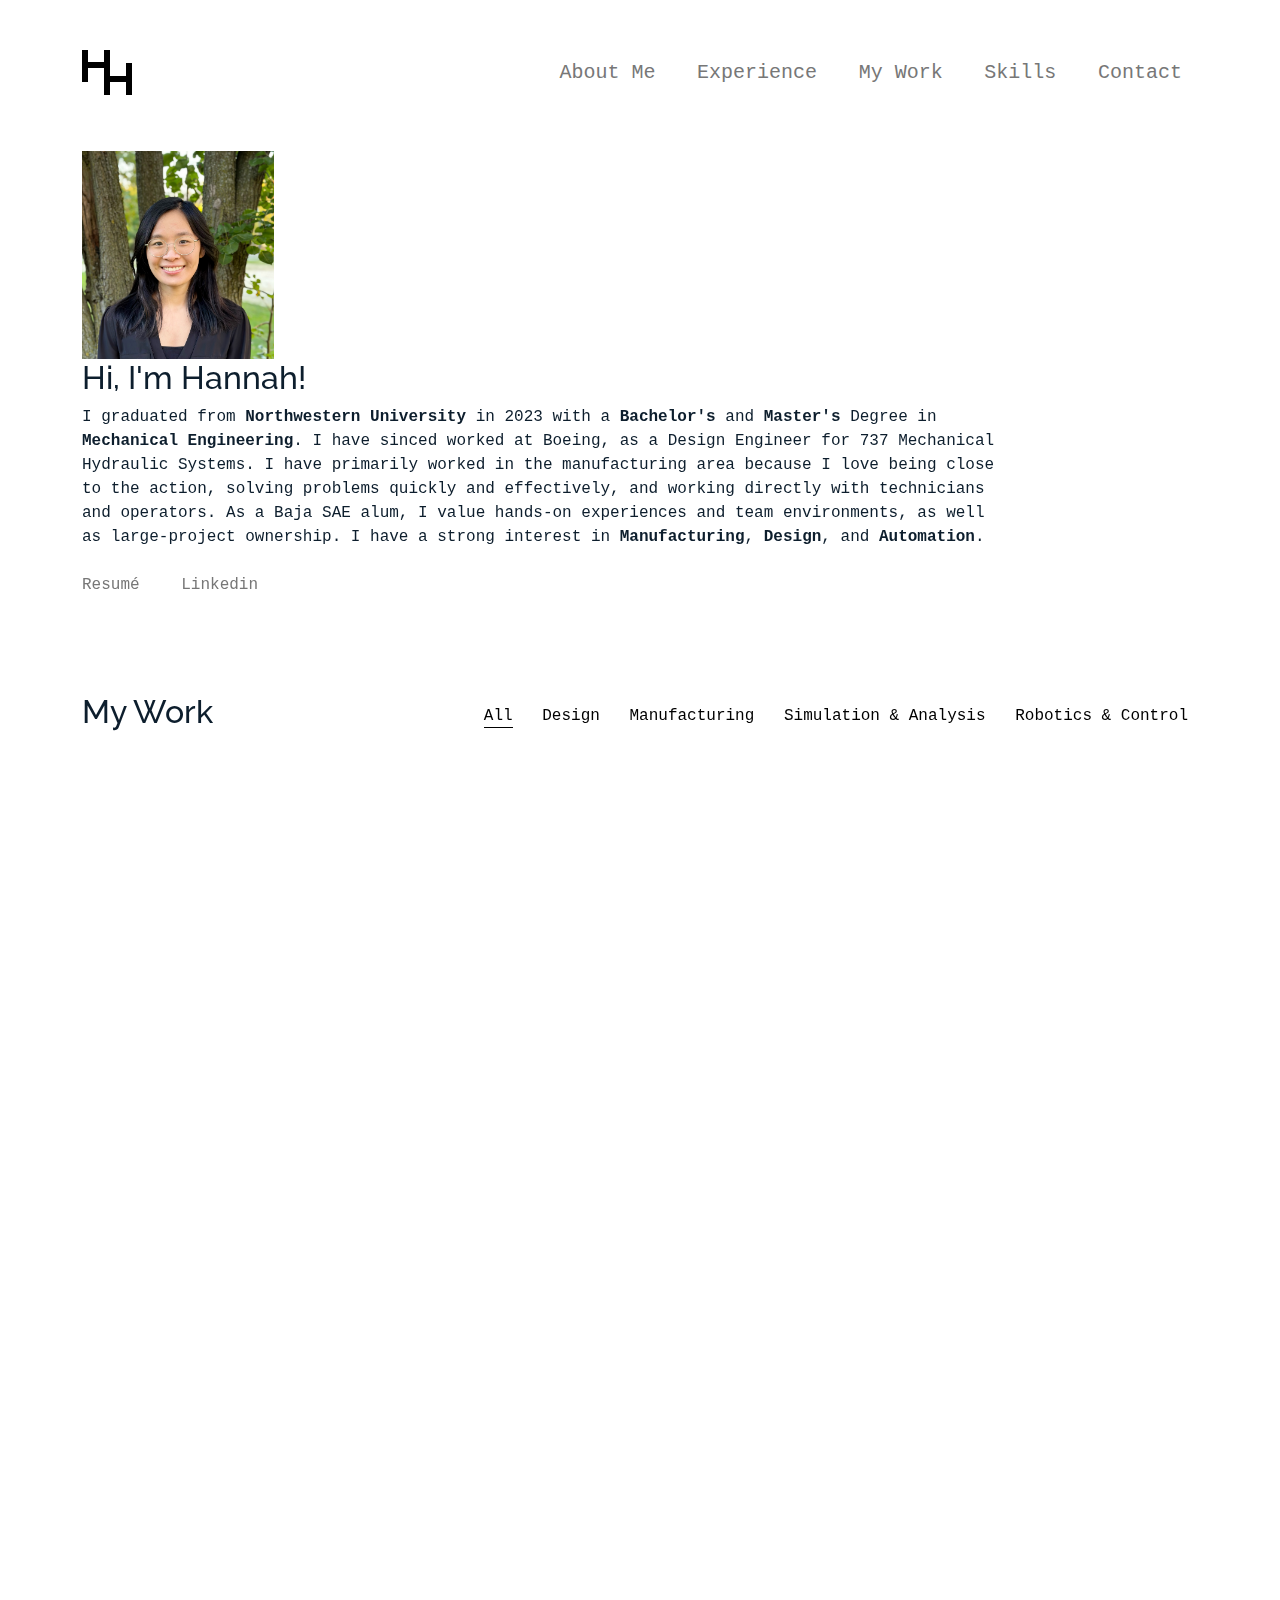
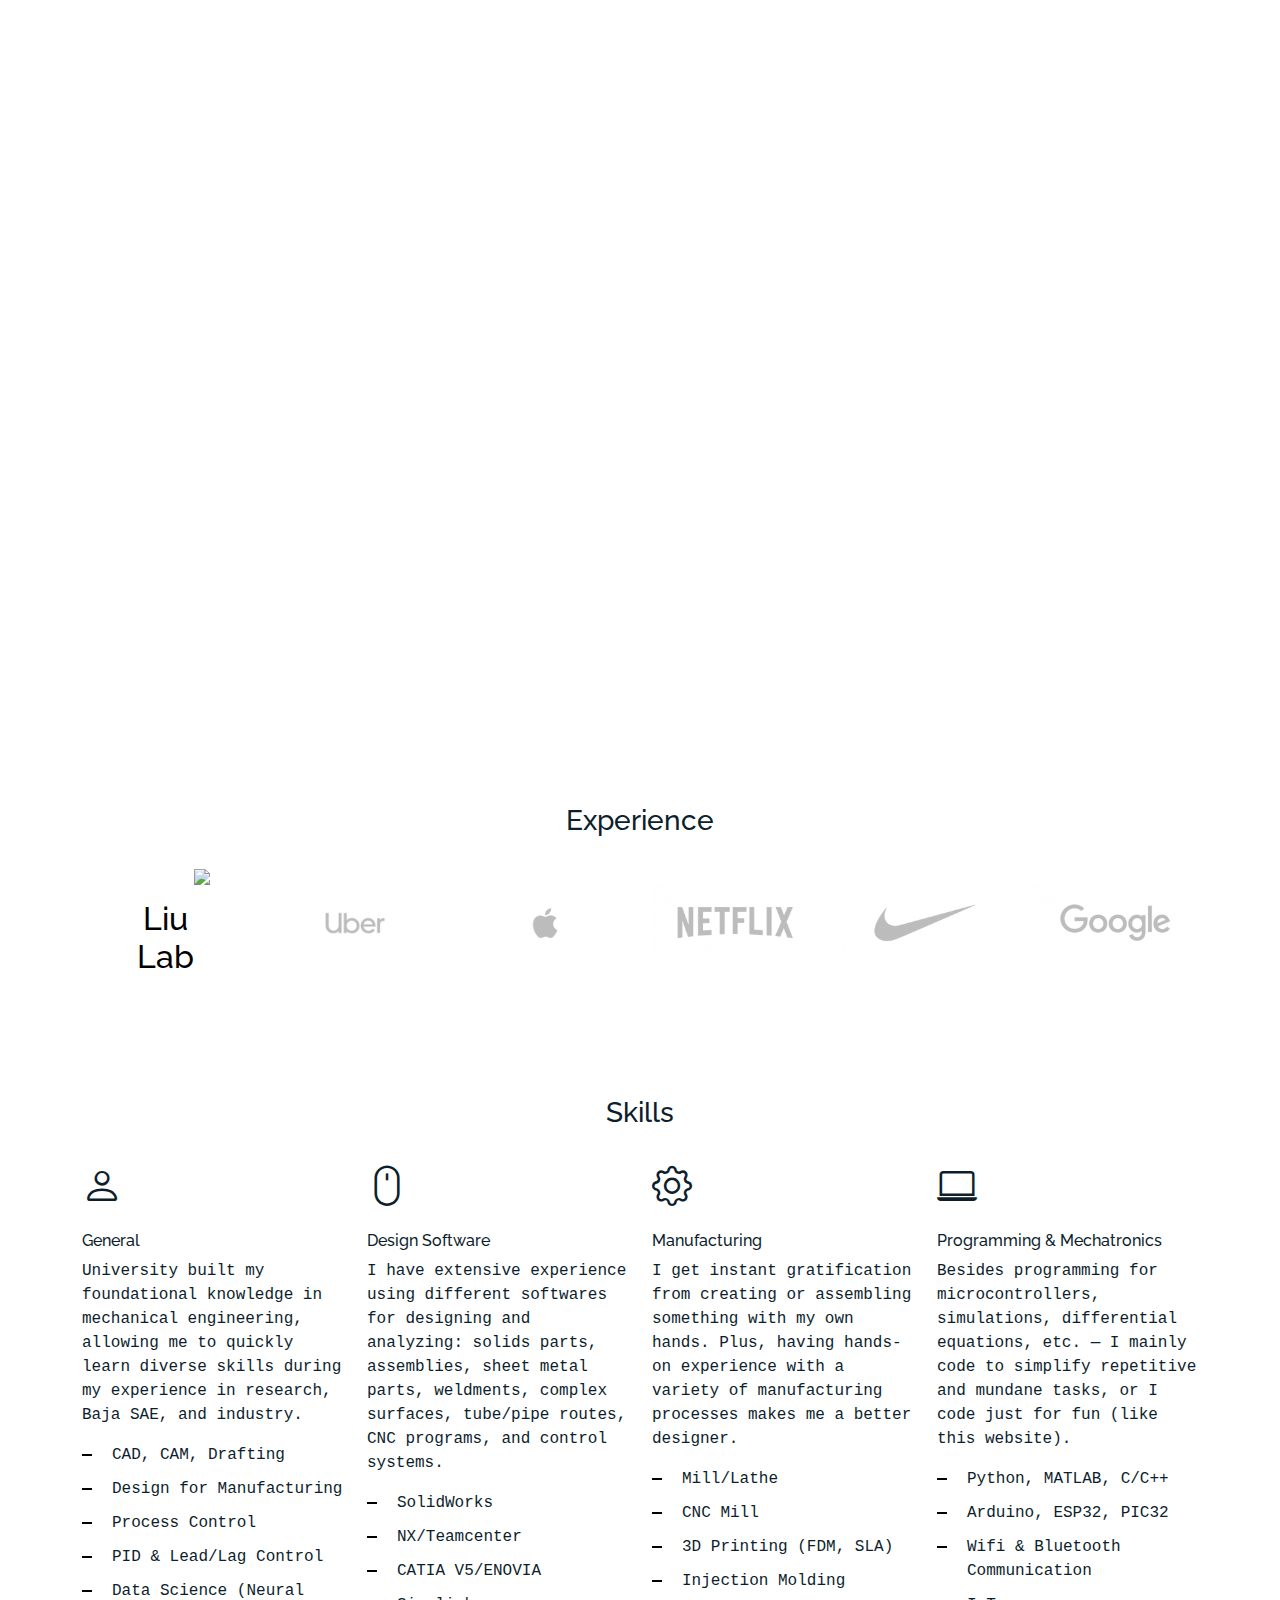
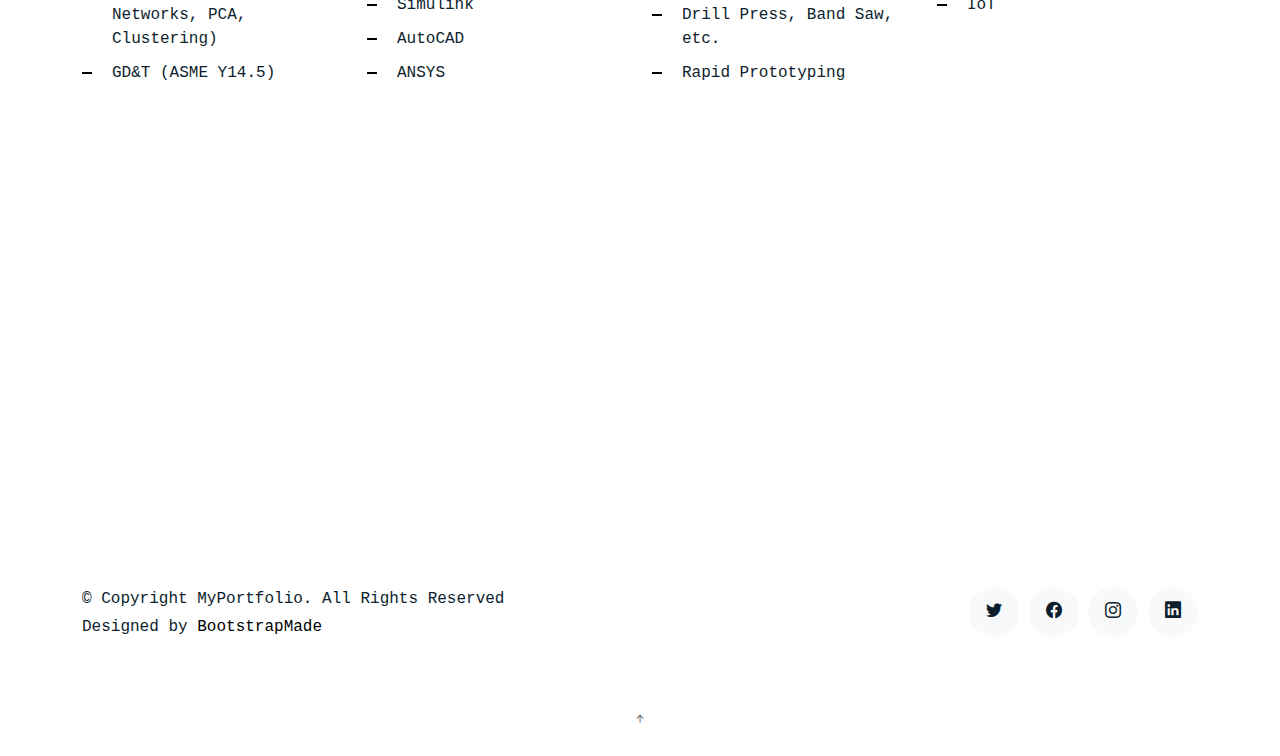
==== index.html @ 097385f2 "Initialize" ====
<!DOCTYPE html>
<html lang="en">

<head>
  <meta charset="utf-8">
  <meta content="width=device-width, initial-scale=1.0" name="viewport">

  <title>Hannah Huang's Portfolio</title>
  <meta content="" name="description">
  <meta content="" name="keywords">

  <!-- Favicons -->
  <link href="assets/img/favicon.png" rel="icon">
  <link href="assets/img/apple-touch-icon.png" rel="apple-touch-icon">

  <!-- Google Fonts -->
  <link href="https://fonts.googleapis.com/css?family=https://fonts.googleapis.com/css?family=Inconsolata:400,500,600,700|Raleway:400,400i,500,500i,600,600i,700,700i" rel="stylesheet">

  <!-- Vendor CSS Files -->
  <link href="assets/vendor/aos/aos.css" rel="stylesheet">
  <link href="assets/vendor/bootstrap/css/bootstrap.min.css" rel="stylesheet">
  <link href="assets/vendor/bootstrap-icons/bootstrap-icons.css" rel="stylesheet">
  <link href="assets/vendor/swiper/swiper-bundle.min.css" rel="stylesheet">

  <!-- Template Main CSS File -->
  <link href="assets/css/style.css" rel="stylesheet">

  <!-- =======================================================
  * Template Name: MyPortfolio - v4.6.0
  * Template URL: https://bootstrapmade.com/myportfolio-bootstrap-portfolio-website-template/
  * Author: BootstrapMade.com
  * License: https://bootstrapmade.com/license/
  ======================================================== -->
</head>

<body>

  <!-- ======= Navbar ======= -->
  <nav class="navbar navbar-light custom-navbar">
    <div class="container">
      <div>
        <a class="navbar-brand" href="index.html"><img src="assets/img/logo.png"></a>
      </div>
      <div class="navbar-links">
        <a href="#">About Me</a>
        <a href="#">Experience</a>
        <a href="#">My Work</a>
        <a href="#">Skills</a>
        <a href="#">Contact</a>
      </div>
    </div>
  </nav>

  <main id="main">
    <!-- ======= Intro Section ======= -->
    <section class="section site-portfolio">
      <div class="container">
        <div class="row" data-aos="fade-up">
          <div class="col">
            <img class="profile" src="assets/img/profile.png">
          </div>
          <div class="col-10">
            <h2>Hi, I'm Hannah!</h2>
          <p class="mb-0">I graduated from <b>Northwestern University</b> in 2023 with a <b>Bachelor's</b> 
            and <b>Master's</b> Degree in <b>Mechanical Engineering</b>. I have sinced worked at Boeing, as a 
            Design Engineer for 737 Mechanical Hydraulic Systems. I have primarily worked in the manufacturing area because 
            I love being close to the action, solving problems quickly and effectively, and working directly with technicians and 
            operators. As a Baja SAE alum, I value hands-on experiences and team environments, as well as large-project ownership.
            I have a strong interest in <b>Manufacturing</b>, <b>Design</b>, and <b>Automation</b>.</p>
            <br>
            <div class="intro-links">
              <a href="#">Resumé</a>
              <a href="#">Linkedin</a>
            </div>
          </div>
        </div>
      </div>
    </section>
    <!-- ======= Experience Section ======= -->
    <!-- <section>
      <div class="row" data-aos="fade-up" data-aos-delay="100">
        <img class="timeline" src="assets/img/timeline.bmp">
      </div>
    </section> -->
    <!-- End  Experience Section -->

    
    <!-- ======= Works Section ======= -->
    <section class="section site-portfolio">
      <div class="container">
        <div class="row mb-5 align-items-center">
          <div class="col-md-6 col-lg-3 mb-4 mb-lg-0" data-aos="fade-up">
            <h2>My Work</h2>
          </div>
          <div class="col-md-12 col-lg-9 text-start text-lg-end" data-aos="fade-up" data-aos-delay="100">
            <div id="filters" class="filters">
              <a href="#" data-filter="*" class="active">All</a>
              <a href="#" data-filter=".design">Design</a>
              <a href="#" data-filter=".manufacturing">Manufacturing</a>
              <a href="#" data-filter=".analysis">Simulation & Analysis</a>
              <a href="#" data-filter=".control">Robotics & Control</a>
            </div>
          </div>
        </div>
        <div id="portfolio-grid" class="row no-gutter" data-aos="fade-up" data-aos-delay="200">
          <div class="item design analysis col-sm-6 col-md-4 col-lg-4 mb-4">
            <a href="work-single.html" class="item-wrap fancybox">
              <div class="work-info">
                <h3>Baja SAE Chassis</h3>
                <span>SolidWorks • FEA • Design For Manufacturing</span>
              </div>
              <img class="img-fluid" src="assets/img/chassis.png">
            </a>
          </div>
          <div class="item control design analysis col-sm-6 col-md-4 col-lg-4 mb-4">
            <a href="work-single.html" class="item-wrap fancybox">
              <div class="work-info">
                <h3>Smart e-Bike</h3>
                <span>PID Control • Mechatronics • IoT</span>
              </div>
              <img class="img-fluid" src="assets/img/ebike.png">
            </a>
          </div>
          <div class="item analysis col-sm-6 col-md-4 col-lg-4 mb-4">
            <a href="https://doi.org/10.1016/j.commatsci.2022.111703" target="_blank" class="item-wrap fancybox">
              <div class="work-info">
                <h3>Composite Materials Research</h3>
                <span>Neural Network • Python • MATLAB</span>
              </div>
              <img class="img-fluid" src="assets/img/neuralnet.png">
            </a>
          </div>
          <div class="item control col-sm-6 col-md-4 col-lg-4 mb-4">
            <a href="work-single.html" class="item-wrap fancybox">
              <div class="work-info">
                <h3>Robotic Simulation</h3>
                <span>Robotic Manipulation • Simulation • CoppeliaSim</span>
              </div>
              <img class="img-fluid" src="assets/img/coppelia.png">
            </a>
          </div>
          <div class="item design manufacturing col-sm-6 col-md-4 col-lg-4 mb-4">
            <a href="work-single.html" class="item-wrap fancybox">
              <div class="work-info">
                <h3>Force Test Assembly</h3>
                <span>Human Design • SolidWorks</span>
              </div>
              <img class="img-fluid" src="assets/img/forcetest.png">
            </a>
          </div>
          <div class="item control col-sm-6 col-md-4 col-lg-4 mb-4">
            <a href="work-single.html" class="item-wrap fancybox">
              <div class="work-info">
                <h3>Motor Control</h3>
                <span>PID Control • Mechatronics • MATLAB</span>
              </div>
              <img class="img-fluid" src="assets/img/motorcontrol.jpg">
            </a>
          </div>
          
          <div class="item analysis col-sm-6 col-md-4 col-lg-4 mb-4">
            <a href="work-single.html" class="item-wrap fancybox">
              <div class="work-info">
                <h3>Jack-Box Simulation</h3>
                <span>Hamiltonian Mechanics • Python</span>
              </div>
              <img class="img-fluid" src="assets/img/jackbox.png">
            </a>
          </div>
          
          <div class="item design manufacturing col-sm-6 col-md-4 col-lg-4 mb-4">
            <a href="work-single.html" class="item-wrap fancybox">
              <div class="work-info">
                <h3>Injection Molded Figurine</h3>
                <span>Injection Molding • CNC • NX CAM</span>
              </div>
              <img class="img-fluid" src="assets/img/injectionmolding.png">
            </a>
          </div>
          
          <div class="item design col-sm-6 col-md-4 col-lg-4 mb-4">
            <a href="work-single.html" class="item-wrap fancybox">
              <div class="work-info">
                <h3>"CroBro" Shoe Modification</h3>
                <span>Human Design</span>
              </div>
              <img class="img-fluid" src="assets/img/crobro.png">
            </a>
          </div>
          <div class="item design manufacturing col-sm-6 col-md-4 col-lg-4 mb-4">
            <a href="work-single.html" class="item-wrap fancybox">
              <div class="work-info">
                <h3>Phone Case</h3>
                <span>SLA 3D Printing • NX</span>
              </div>
              <img class="img-fluid" src="assets/img/phonecase.png">
            </a>
          </div>
          <div class="item manufacturing col-sm-6 col-md-4 col-lg-4 mb-4">
            <a href="work-single.html" class="item-wrap fancybox">
              <div class="work-info">
                <h3>CNC Mountains</h3>
                <span>NX CAM • CNC</span>
              </div>
              <img class="img-fluid" src="assets/img/cncmountains.png">
            </a>
          </div>

          <div class="item design col-sm-6 col-md-4 col-lg-4 mb-4">
            <a href="work-single.html" class="item-wrap fancybox">
              <div class="work-info">
                <h3>Safety Glasses CAD</h3>
                <span>SolidWorks</span>
              </div>
              <img class="img-fluid" src="assets/img/safetyglasses.png">
            </a>
          </div>
        </div>
      </div>
    </section><!-- End  Works Section -->
    <!-- ======= Experience Section ======= -->
    <section class="section">
      <div class="container">
        <div class="row justify-content-center text-center mb-4">
          <div class="col-5">
            <h3 class="h3 heading">Experience</h3>
          </div>
        </div>
        <img class="expImg" src="assets/img/timeline.bmp">
        <div class="row">
          <div class="col-4 col-sm-4 col-md-2">
            <button onclick="showHide('experience1',['experience1','experience2','experience3'])" class="client-logo"><h2>Liu Lab</h2></button>
          </div>
          <div class="col-4 col-sm-4 col-md-2">
            <button onclick="showHide('experience2',['experience1','experience2','experience3'])" class="client-logo"><img src="assets/img/logo-uber.png" alt="Image" class="img-fluid"></button>
          </div>
          <div class="col-4 col-sm-4 col-md-2">
            <button onclick="showHide('experience3',['experience1','experience2','experience3'])" class="client-logo"><img src="assets/img/logo-apple.png" alt="Image" class="img-fluid"></button>
          </div>
          <div class="col-4 col-sm-4 col-md-2">
            <a href="#" class="client-logo"><img src="assets/img/logo-netflix.png" alt="Image" class="img-fluid"></a>
          </div>
          <div class="col-4 col-sm-4 col-md-2">
            <a href="#" class="client-logo"><img src="assets/img/logo-nike.png" alt="Image" class="img-fluid"></a>
          </div>
          <div class="col-4 col-sm-4 col-md-2">
            <a href="#" class="client-logo"><img src="assets/img/logo-google.png" alt="Image" class="img-fluid"></a>
          </div>

        </div>
        <div class="exp" id="experience1">
          <h1>Wing Kam Liu Lab</h1>
        </div>
        <div class="exp" id="experience2">
          <h1>ITW</h1>
        </div>
        <div class="exp" id="experience3">
          <h1>SpaceX</h1>
        </div>
        <div class="exp" id="experience4">
          <h1>Baja SAE</h1>
        </div>
        <div class="exp" id="experience4">
          <h1>Boeing</h1>
        </div>
      </div>
    </section><!-- End Clients Section -->
    <!-- ======= Skills Section ======= -->
    <section class="section services">
      <div class="container">
        <div class="row justify-content-center text-center mb-4">
          <div class="col-5">
            <h3 class="h3 heading">Skills</h3>
          </div>
        </div>
        <div class="row">
          <div class="col-12 col-sm-6 col-md-6 col-lg-3">
            <i class="bi bi-person"></i>
            <h4 class="h4 mb-2">General</h4>
            <p>University built my foundational knowledge in mechanical engineering, 
              allowing me to quickly learn diverse skills during my experience in research, Baja SAE, and industry.
            </p>
            <ul class="list-unstyled list-line">
              <li>CAD, CAM, Drafting</li>
              <li>Design for Manufacturing</li>
              <li>Process Control</li>
              <li>PID & Lead/Lag Control</li>
              <li>Data Science (Neural Networks, PCA, Clustering)</li>
              <li>GD&T (ASME Y14.5)</li>
            </ul>
          </div>
          <div class="col-12 col-sm-6 col-md-6 col-lg-3">
            <i class="bi bi-mouse"></i>
            <h4 class="h4 mb-2">Design Software</h4>
            <p>I have extensive experience using different softwares for designing and analyzing: solids parts, assemblies, 
              sheet metal parts, weldments, complex surfaces, tube/pipe routes, CNC programs, and control systems. </p>
            <ul class="list-unstyled list-line">
              <li>SolidWorks</li>
              <li>NX/Teamcenter</li>
              <li>CATIA V5/ENOVIA</li>
              <li>Simulink</li>
              <li>AutoCAD</li>
              <li>ANSYS</li>
            </ul>
          </div>
          <div class="col-12 col-sm-6 col-md-6 col-lg-3">
            <i class="bi bi-gear"></i>
            <h4 class="h4 mb-2">Manufacturing</h4>
            <p>I get instant gratification from creating or assembling something with my own hands.
               Plus, having hands-on experience with a variety of manufacturing processes makes me a better designer. </p>
            <ul class="list-unstyled list-line">
              <li>Mill/Lathe</li>
              <li>CNC Mill</li>
              <li>3D Printing (FDM, SLA)</li>
              <li>Injection Molding</li>
              <li>Drill Press, Band Saw, etc.</li>
              <li>Rapid Prototyping</li>
            </ul>
          </div>
          <div class="col-12 col-sm-6 col-md-6 col-lg-3">
            <i class="bi bi-laptop"></i>
            <h4 class="h4 mb-2">Programming & Mechatronics</h4>
            <p>Besides programming for microcontrollers, simulations, differential 
              equations, etc. — I mainly code to simplify repetitive and mundane tasks, or I code just for fun (like this website).</p>
            <ul class="list-unstyled list-line">
              <li>Python, MATLAB, C/C++</li>
              <li>Arduino, ESP32, PIC32</li>
              <li>Wifi & Bluetooth Communication</li>
              <li>IoT</li>
            </ul>
          </div>
        </div>
      </div>
    </section><!-- End Skills Section -->

    <!-- ======= Testimonials Section ======= -->
    <section class="section pt-0">
      <div class="container">

        <div class="testimonials-slider swiper" data-aos="fade-up" data-aos-delay="100">
          <div class="swiper-wrapper">

            <div class="swiper-slide">
              <div class="testimonial-wrap">
                <div class="testimonial">
                  <img src="assets/img/person_1.jpg" alt="Image" class="img-fluid">
                  <blockquote>
                    <p>Lorem ipsum dolor sit amet consectetur adipisicing elit. Quisquam necessitatibus incidunt ut officiis
                      explicabo inventore.</p>
                  </blockquote>
                  <p>&mdash; Jean Hicks</p>
                </div>
              </div>
            </div><!-- End testimonial item -->

            <div class="swiper-slide">
              <div class="testimonial-wrap">
                <div class="testimonial">
                  <img src="assets/img/person_2.jpg" alt="Image" class="img-fluid">
                  <blockquote>
                    <p>Lorem ipsum dolor sit amet consectetur adipisicing elit. Quisquam necessitatibus incidunt ut officiis
                      explicabo inventore.</p>
                  </blockquote>
                  <p>&mdash; Chris Stanworth</p>
                </div>
              </div>
            </div><!-- End testimonial item -->

          </div>
          <div class="swiper-pagination"></div>
        </div>

      </div>
    </section><!-- End Testimonials Section -->

  </main><!-- End #main -->

  <!-- ======= Footer ======= -->
  <footer class="footer" role="contentinfo">
    <div class="container">
      <div class="row">
        <div class="col-sm-6">
          <p class="mb-1">&copy; Copyright MyPortfolio. All Rights Reserved</p>
          <div class="credits">
            <!--
            All the links in the footer should remain intact.
            You can delete the links only if you purchased the pro version.
            Licensing information: https://bootstrapmade.com/license/
            Purchase the pro version with working PHP/AJAX contact form: https://bootstrapmade.com/buy/?theme=MyPortfolio
          -->
            Designed by <a href="https://bootstrapmade.com/">BootstrapMade</a>
          </div>
        </div>
        <div class="col-sm-6 social text-md-end">
          <a href="#"><span class="bi bi-twitter"></span></a>
          <a href="#"><span class="bi bi-facebook"></span></a>
          <a href="#"><span class="bi bi-instagram"></span></a>
          <a href="#"><span class="bi bi-linkedin"></span></a>
        </div>
      </div>
    </div>
  </footer>

  <a href="#" class="back-to-top d-flex align-items-center justify-content-center"><i class="bi bi-arrow-up-short"></i></a>

  <!-- Vendor JS Files -->
  <script src="assets/vendor/aos/aos.js"></script>
  <script src="assets/vendor/bootstrap/js/bootstrap.bundle.min.js"></script>
  <script src="assets/vendor/isotope-layout/isotope.pkgd.min.js"></script>
  <script src="assets/vendor/php-email-form/validate.js"></script>
  <script src="assets/vendor/swiper/swiper-bundle.min.js"></script>

  <!-- Template Main JS File -->
  <script src="assets/js/main.js"></script>

</body>

</html>
---- assets/css/style.css ----
/**
* Template Name: MyPortfolio - v4.6.0
* Template URL: https://bootstrapmade.com/myportfolio-bootstrap-portfolio-website-template/
* Author: BootstrapMade.com
* License: https://bootstrapmade.com/license/
*/

/*--------------------------------------------------------------
# General
--------------------------------------------------------------*/
body {
  font-family: "Inconsolata", monospace;
  color: #0d1e2d;
}

a {
  color: #777;
  text-decoration: none;
}

a:hover {
  color: #000;
}

h1, h2, h3, h4, h5, h6, .font-heading {
  font-family: "Raleway", sans-serif;
}

.section {
  padding: 3rem 0;
}

.filters a {
  text-decoration: none;
  color: #000;
  display: inline-block;
  padding-left: 10px;
  padding-right: 10px;
  position: relative;
}
.filters a:hover, .filters a:focus, .filters a:active {
  text-decoration: none;
}
.filters a:hover:before {
  content: "";
  position: absolute;
  left: 10px;
  right: 10px;
  bottom: 0;
  height: 1px;
  background-color: #000;
}
.filters a.active {
  color: #000;
}
.filters a.active:before {
  content: "";
  position: absolute;
  left: 10px;
  right: 10px;
  bottom: 0;
  height: 1px;
  background-color: #000;
}

.item {
  border: none;
  margin-bottom: 30px;
}
.item .item-wrap {
  display: block;
  position: relative;
  overflow: hidden;
}
.item .item-wrap:after {
  z-index: 2;
  position: absolute;
  content: "";
  top: 0;
  left: 0;
  right: 0;
  bottom: 0;
  background: rgba(0, 0, 0, 0.4);
  visibility: hidden;
  opacity: 0;
  transition: 0.3s all ease-in-out;
}
.item .item-wrap img {
  transition: 0.3s transform ease;
  transform: scale(1);
}
.item .item-wrap > .work-info {
  position: absolute;
  top: 50%;
  width: 100%;
  text-align: center;
  z-index: 3;
  transform: translateY(-50%);
  color: #fff;
  opacity: 0;
  visibility: hidden;
  margin-top: 20px;
  transition: 0.3s all ease;
}
.item .item-wrap > .work-info h3 {
  font-size: 20px;
  margin-bottom: 0;
}
.item .item-wrap > .work-info span {
  font-size: 14px;
  text-transform: uppercase;
  letter-spacing: 0.2rem;
}
.item .item-wrap:hover {
  text-decoration: none;
}
.item .item-wrap:hover img {
  transform: scale(1.05);
}
.item .item-wrap:hover:after {
  opacity: 1;
  visibility: visible;
}
.item .item-wrap:hover .work-info {
  margin-top: 0px;
  opacity: 1;
  visibility: visible;
}

.testimonial-wrap {
  padding: 50px 50px 80px 50px;
  background: #eceff2;
}
.testimonial-wrap .testimonial {
  text-align: center;
  max-width: 500px;
  margin: 0 auto;
}
.testimonial-wrap .testimonial img {
  border-radius: 50%;
  width: 120px;
  margin: 0 auto 30px auto;
}
.testimonial-wrap .testimonial blockquote p {
  font-size: 20px;
}

.h3 {
  font-size: 20px;
}

.h4 {
  font-size: 16px;
}

.heading {
  font-size: 28px;
}

.readmore {
  display: inline-block;
  border: 1px solid #000;
  padding: 10px 15px;
  font-size: 12px;
  text-transform: uppercase;
  color: #000;
  transition: 0.2s all ease;
  font-weight: 700;
}
.readmore:active, .readmore:focus, .readmore:hover {
  outline: none;
}
.readmore:hover {
  color: #fff;
  text-decoration: none;
  background: #000;
}

.testimonials-slider .swiper-pagination {
  margin-top: -60px;
  position: relative;
}
.testimonials-slider .swiper-pagination .swiper-pagination-bullet {
  width: 12px;
  height: 12px;
  background-color: rgba(13, 30, 45, 0.3);
  opacity: 1;
}
.testimonials-slider .swiper-pagination .swiper-pagination-bullet-active {
  background-color: rgba(13, 30, 45, 0.6);
}

.sticky-content {
  position: sticky;
  position: -webkit-sticky;
  top: 0;
  /* required */
}

.list-line li {
  margin-bottom: 10px;
  position: relative;
  padding-left: 30px;
}
.list-line li:before {
  content: "";
  position: absolute;
  left: 0;
  top: 0.7rem;
  width: 10px;
  height: 2px;
  background: #000;
}

.form-control {
  border-radius: 0;
  background: #f8f9fa;
  border: 1px solid transparent;
  padding-top: 10px !important;
  padding-bottom: 10px !important;
}
.form-control:active, .form-control:focus {
  background: #eff1f4;
  outline: none;
  box-shadow: none;
  border: 1px solid transparent;
}

.custom-progress {
  height: 7px;
  border-radius: 0;
}
.custom-progress .progress-bar {
  background: #000;
}

.profile {
  width: 12rem;
}

.intro-links a {
  padding: 0 2rem 0 0;
}

.timeline {
  width: 60vw;
  display: block;
  margin-left: auto;
  margin-right: auto;
}

/* Services */
.services i {
  font-size: 40px;
}
.services h4 {
  padding-top: 10px;
}

/* Contact Form */
.php-email-form .error-message {
  display: none;
  color: #fff;
  background: #ed3c0d;
  text-align: left;
  padding: 15px;
  font-weight: 600;
}
.php-email-form .error-message br + br {
  margin-top: 25px;
}
.php-email-form .sent-message {
  display: none;
  color: #fff;
  background: #18d26e;
  text-align: center;
  padding: 15px;
  font-weight: 600;
}
.php-email-form .loading {
  display: none;
  background: #fff;
  text-align: center;
  padding: 15px;
}
.php-email-form .loading:before {
  content: "";
  display: inline-block;
  border-radius: 50%;
  width: 24px;
  height: 24px;
  margin: 0 10px -6px 0;
  border: 3px solid #18d26e;
  border-top-color: #eee;
  -webkit-animation: animate-loading 1s linear infinite;
  animation: animate-loading 1s linear infinite;
}

@-webkit-keyframes animate-loading {
  0% {
    transform: rotate(0deg);
  }
  100% {
    transform: rotate(360deg);
  }
}

@keyframes animate-loading {
  0% {
    transform: rotate(0deg);
  }
  100% {
    transform: rotate(360deg);
  }
}

.expImg{
  width: 80%;
  margin: auto;
  display: block;
}

.exp {
  display: none;
}

button {
  background-color: white;
  border: none;
  color: black;
  padding: 15px 32px;
  text-align: center;
}
/*--------------------------------------------------------------
# Header
--------------------------------------------------------------*/
/* Custom Navbar */

.custom-navbar {
  padding-top: 50px;
  width: 100%;
}

@media (max-width: 780px) {
  .custom-navbar > .container {
    padding-right: 0;
    padding-left: 0;
  }
}
.custom-navbar .navbar-brand {
  font-size: 1.7rem;
}

.navbar-links a {
  padding: 1rem;
  font-size: 20px;
}

/*--------------------------------------------------------------
# Footer
--------------------------------------------------------------*/
.footer {
  padding: 0 0 4rem 0;
}
.footer a {
  color: #000;
}

.social a {
  display: inline-block;
  width: 50px;
  height: 50px;
  border-radius: 50%;
  background: #f8f9fa;
  position: relative;
  text-align: center;
  color: #0d1e2d;
}
.social a span {
  display: inline-block;
  left: 50%;
  position: absolute;
  top: 50%;
  transform: translate(-50%, -50%);
}
.social a:hover {
  color: #000;
}
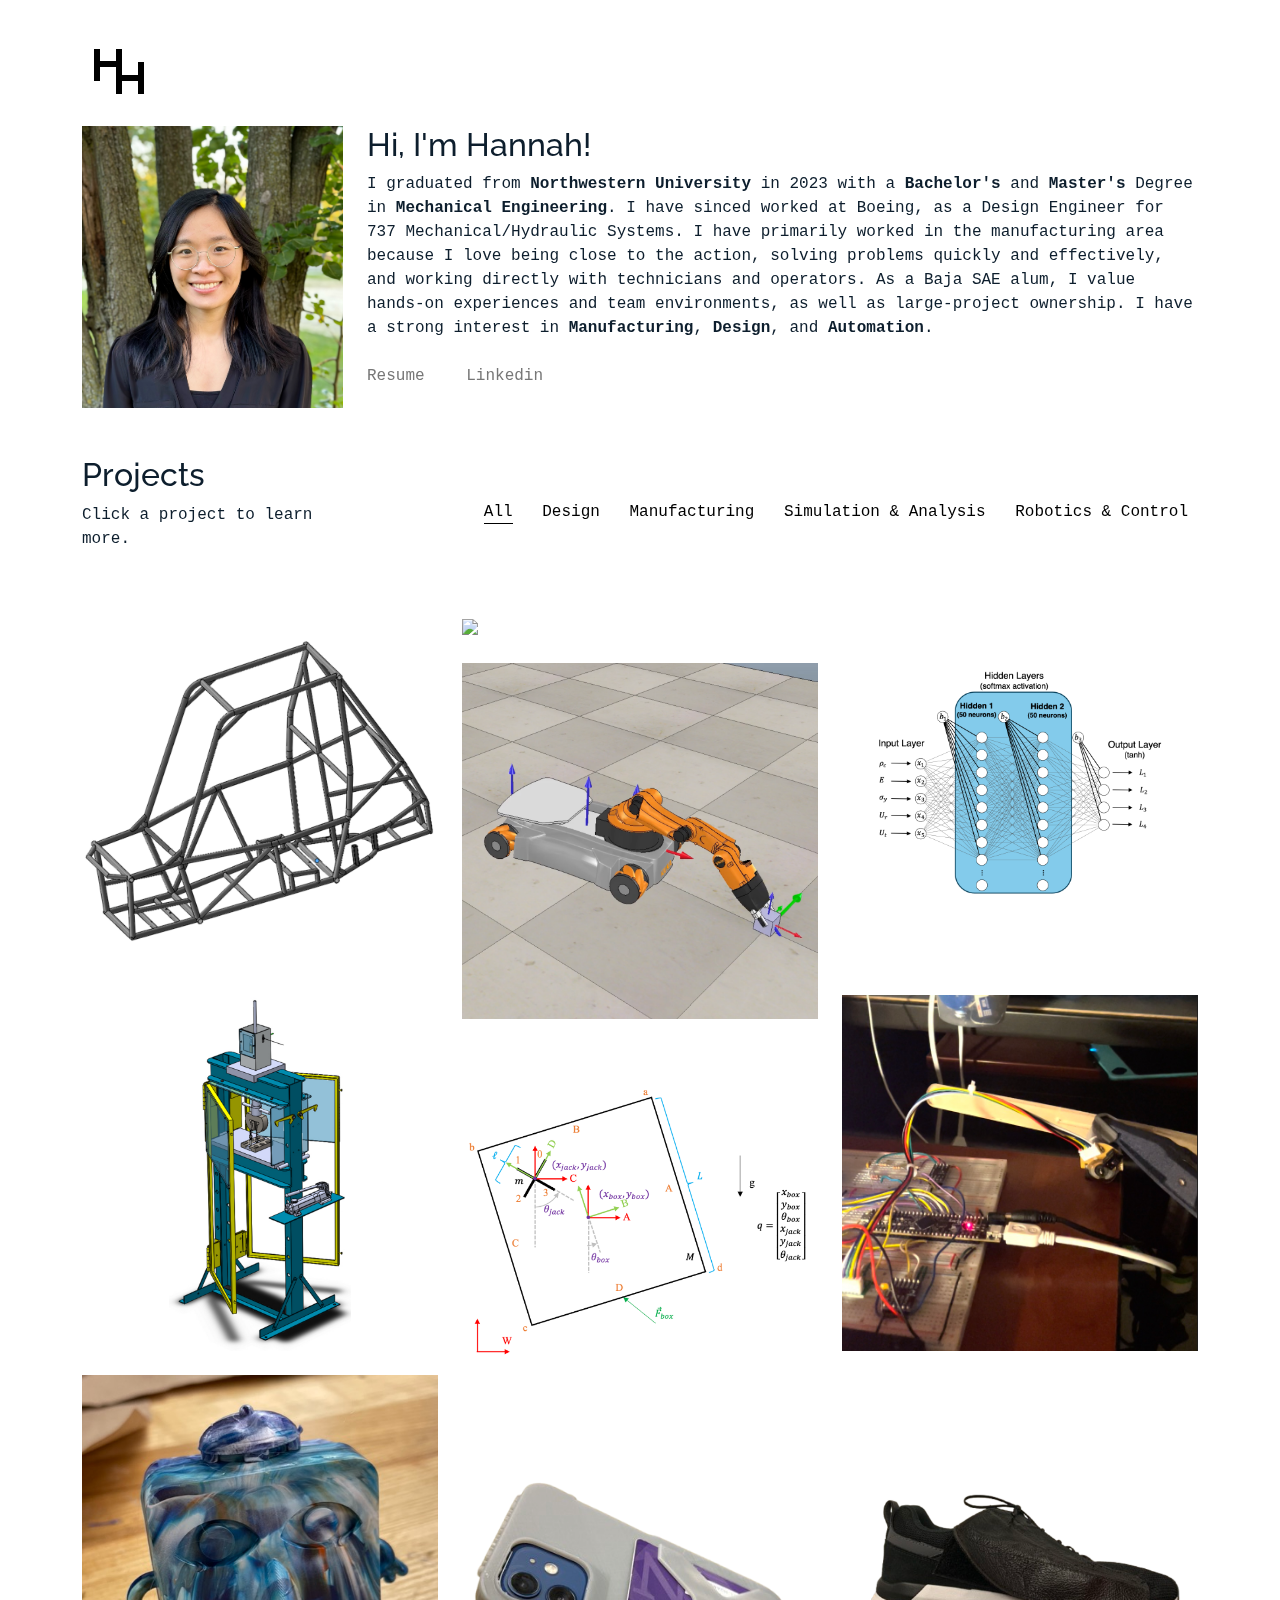
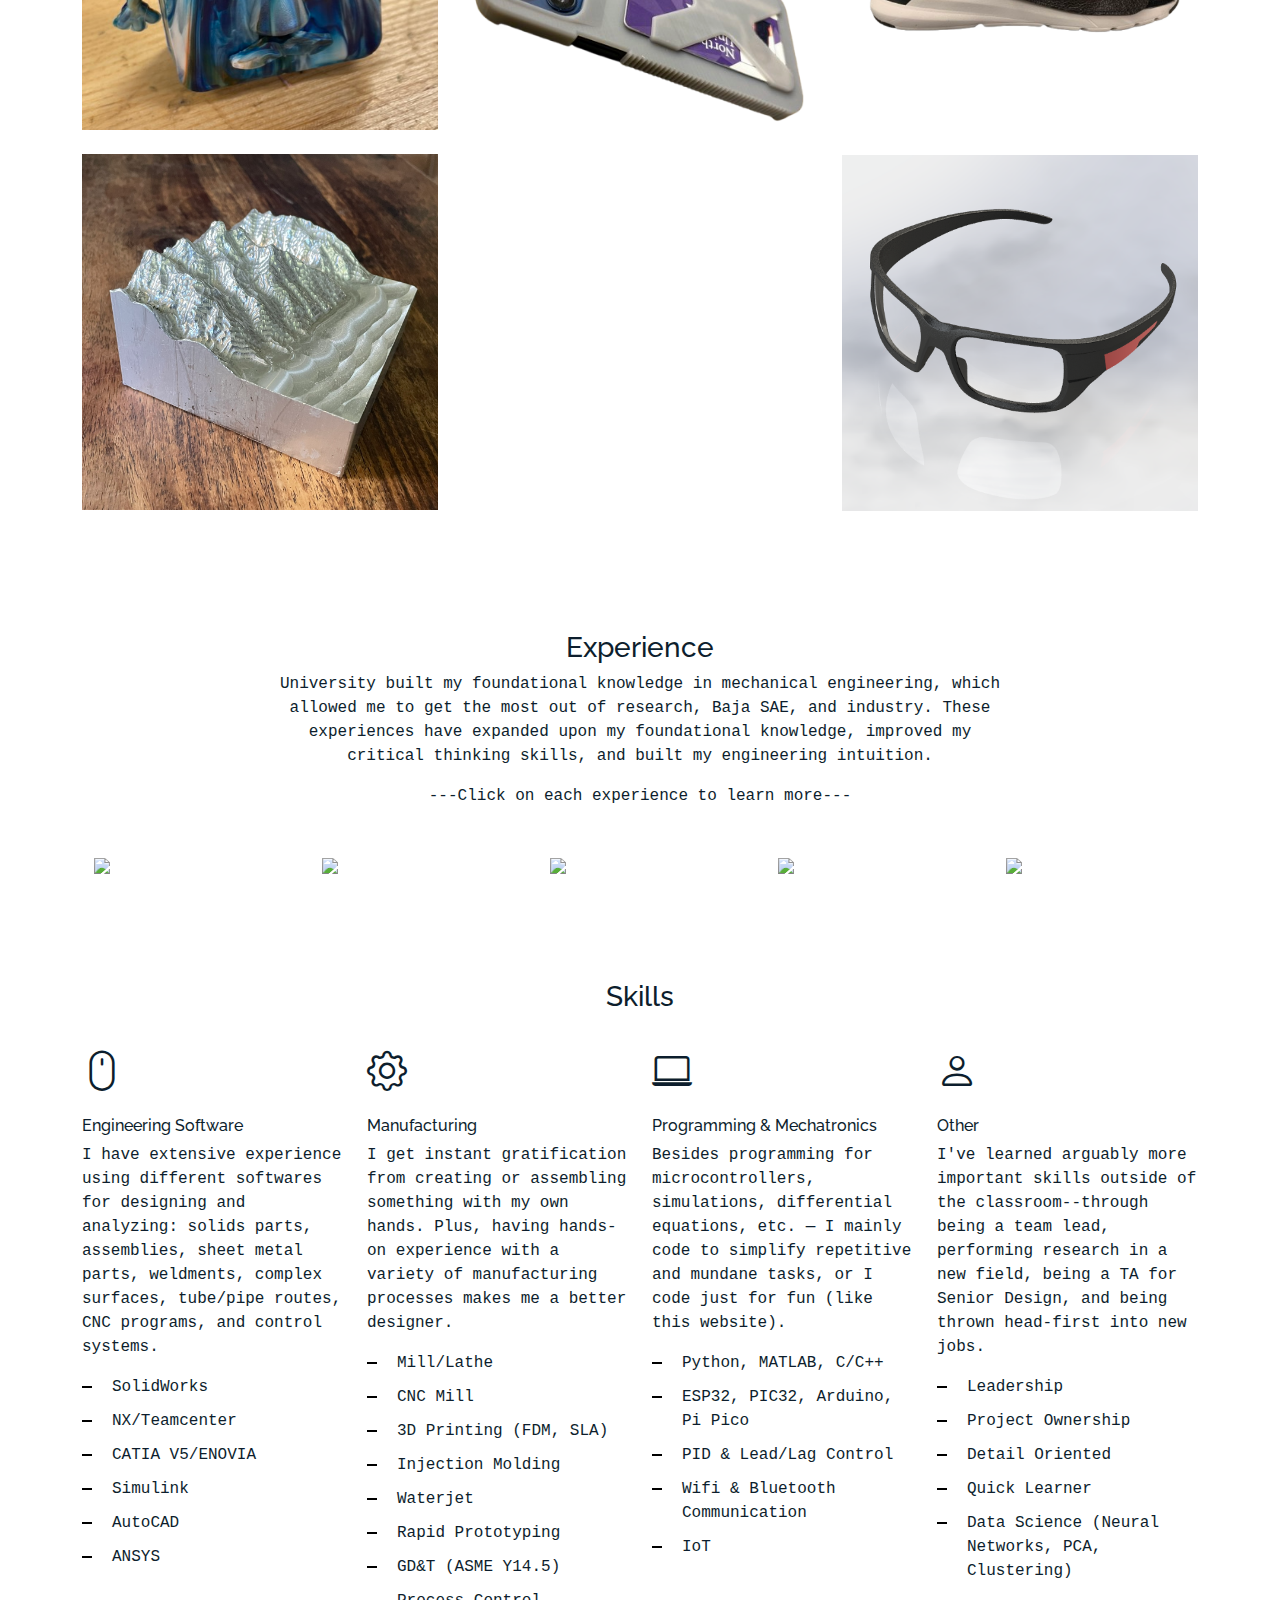
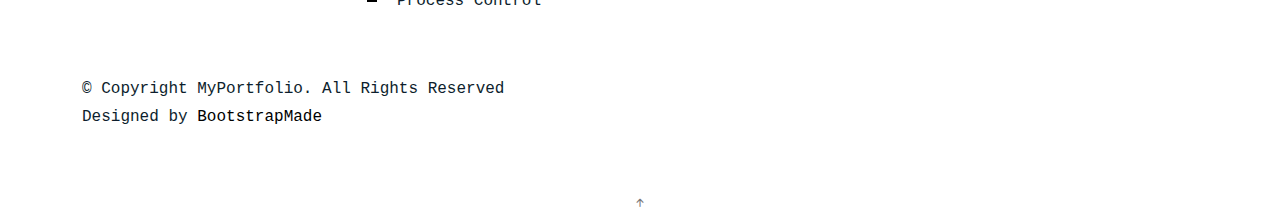
==== commit ddb7baba: "added e-Bike, composites, robotics, and force-test pages. Working on motor control page." ====
--- a/index.html
+++ b/index.html
@@ -10,8 +10,8 @@
   <meta content="" name="keywords">
 
   <!-- Favicons -->
-  <link href="assets/img/favicon.png" rel="icon">
-  <link href="assets/img/apple-touch-icon.png" rel="apple-touch-icon">
+  <link href="assets/img/logo-white.png" rel="icon">
+  <link href="assets/img/logo-white.png" rel="apple-touch-icon">
 
   <!-- Google Fonts -->
   <link href="https://fonts.googleapis.com/css?family=https://fonts.googleapis.com/css?family=Inconsolata:400,500,600,700|Raleway:400,400i,500,500i,600,600i,700,700i" rel="stylesheet">
@@ -38,38 +38,33 @@
   <!-- ======= Navbar ======= -->
   <nav class="navbar navbar-light custom-navbar">
     <div class="container">
-      <div>
-        <a class="navbar-brand" href="index.html"><img src="assets/img/logo.png"></a>
-      </div>
-      <div class="navbar-links">
-        <a href="#">About Me</a>
-        <a href="#">Experience</a>
-        <a href="#">My Work</a>
-        <a href="#">Skills</a>
-        <a href="#">Contact</a>
+      <div class="row">
+        <div class="col p-4">
+          <a class="navbar-brand" href="index.html"><img src="assets/img/logo.png"></a>
+        </div>
       </div>
     </div>
   </nav>
 
   <main id="main">
     <!-- ======= Intro Section ======= -->
-    <section class="section site-portfolio">
+    <section class="section-first site-portfolio">
       <div class="container">
         <div class="row" data-aos="fade-up">
-          <div class="col">
-            <img class="profile" src="assets/img/profile.png">
-          </div>
-          <div class="col-10">
+          <div class="col-12 col-md-3">
+            <img class="img-fluid" src="assets/img/profile.png">
+          </div>
+          <div class="col-12 col-md-9">
             <h2>Hi, I'm Hannah!</h2>
-          <p class="mb-0">I graduated from <b>Northwestern University</b> in 2023 with a <b>Bachelor's</b> 
+            <p class="mb-0">I graduated from <b>Northwestern University</b> in 2023 with a <b>Bachelor's</b> 
             and <b>Master's</b> Degree in <b>Mechanical Engineering</b>. I have sinced worked at Boeing, as a 
-            Design Engineer for 737 Mechanical Hydraulic Systems. I have primarily worked in the manufacturing area because 
+            Design Engineer for 737 Mechanical/Hydraulic Systems. I have primarily worked in the manufacturing area because 
             I love being close to the action, solving problems quickly and effectively, and working directly with technicians and 
             operators. As a Baja SAE alum, I value hands-on experiences and team environments, as well as large-project ownership.
             I have a strong interest in <b>Manufacturing</b>, <b>Design</b>, and <b>Automation</b>.</p>
             <br>
             <div class="intro-links">
-              <a href="#">Resumé</a>
+              <a href="#">Resume</a>
               <a href="#">Linkedin</a>
             </div>
           </div>
@@ -90,7 +85,8 @@
       <div class="container">
         <div class="row mb-5 align-items-center">
           <div class="col-md-6 col-lg-3 mb-4 mb-lg-0" data-aos="fade-up">
-            <h2>My Work</h2>
+            <h2>Projects</h2>
+            <p>Click a project to learn more.</p>
           </div>
           <div class="col-md-12 col-lg-9 text-start text-lg-end" data-aos="fade-up" data-aos-delay="100">
             <div id="filters" class="filters">
@@ -104,16 +100,16 @@
         </div>
         <div id="portfolio-grid" class="row no-gutter" data-aos="fade-up" data-aos-delay="200">
           <div class="item design analysis col-sm-6 col-md-4 col-lg-4 mb-4">
-            <a href="work-single.html" class="item-wrap fancybox">
-              <div class="work-info">
-                <h3>Baja SAE Chassis</h3>
+            <a href="baja-frame.html" class="item-wrap fancybox">
+              <div class="work-info">
+                <h3>Baja SAE Frame</h3>
                 <span>SolidWorks • FEA • Design For Manufacturing</span>
               </div>
               <img class="img-fluid" src="assets/img/chassis.png">
             </a>
           </div>
           <div class="item control design analysis col-sm-6 col-md-4 col-lg-4 mb-4">
-            <a href="work-single.html" class="item-wrap fancybox">
+            <a href="e-bike.html" class="item-wrap fancybox">
               <div class="work-info">
                 <h3>Smart e-Bike</h3>
                 <span>PID Control • Mechatronics • IoT</span>
@@ -122,7 +118,7 @@
             </a>
           </div>
           <div class="item analysis col-sm-6 col-md-4 col-lg-4 mb-4">
-            <a href="https://doi.org/10.1016/j.commatsci.2022.111703" target="_blank" class="item-wrap fancybox">
+            <a href="composites-research.html" target="_blank" class="item-wrap fancybox">
               <div class="work-info">
                 <h3>Composite Materials Research</h3>
                 <span>Neural Network • Python • MATLAB</span>
@@ -131,16 +127,16 @@
             </a>
           </div>
           <div class="item control col-sm-6 col-md-4 col-lg-4 mb-4">
-            <a href="work-single.html" class="item-wrap fancybox">
-              <div class="work-info">
-                <h3>Robotic Simulation</h3>
+            <a href="youbot-simulation.html" class="item-wrap fancybox">
+              <div class="work-info">
+                <h3>KUKA youBot Simulation</h3>
                 <span>Robotic Manipulation • Simulation • CoppeliaSim</span>
               </div>
               <img class="img-fluid" src="assets/img/coppelia.png">
             </a>
           </div>
           <div class="item design manufacturing col-sm-6 col-md-4 col-lg-4 mb-4">
-            <a href="work-single.html" class="item-wrap fancybox">
+            <a href="force-test.html" class="item-wrap fancybox">
               <div class="work-info">
                 <h3>Force Test Assembly</h3>
                 <span>Human Design • SolidWorks</span>
@@ -223,45 +219,83 @@
       <div class="container">
         <div class="row justify-content-center text-center mb-4">
           <div class="col-5">
-            <h3 class="h3 heading">Experience</h3>
-          </div>
-        </div>
-        <img class="expImg" src="assets/img/timeline.bmp">
-        <div class="row">
-          <div class="col-4 col-sm-4 col-md-2">
-            <button onclick="showHide('experience1',['experience1','experience2','experience3'])" class="client-logo"><h2>Liu Lab</h2></button>
-          </div>
-          <div class="col-4 col-sm-4 col-md-2">
-            <button onclick="showHide('experience2',['experience1','experience2','experience3'])" class="client-logo"><img src="assets/img/logo-uber.png" alt="Image" class="img-fluid"></button>
-          </div>
-          <div class="col-4 col-sm-4 col-md-2">
-            <button onclick="showHide('experience3',['experience1','experience2','experience3'])" class="client-logo"><img src="assets/img/logo-apple.png" alt="Image" class="img-fluid"></button>
-          </div>
-          <div class="col-4 col-sm-4 col-md-2">
-            <a href="#" class="client-logo"><img src="assets/img/logo-netflix.png" alt="Image" class="img-fluid"></a>
-          </div>
-          <div class="col-4 col-sm-4 col-md-2">
-            <a href="#" class="client-logo"><img src="assets/img/logo-nike.png" alt="Image" class="img-fluid"></a>
-          </div>
-          <div class="col-4 col-sm-4 col-md-2">
-            <a href="#" class="client-logo"><img src="assets/img/logo-google.png" alt="Image" class="img-fluid"></a>
-          </div>
-
+            <h3 class="heading">Experience</h3>
+          </div>
+          <div class="col-8">
+            <p>University built my foundational knowledge in mechanical engineering, which allowed me to get the most
+              out of research, Baja SAE, and industry. These experiences have expanded upon my foundational knowledge,
+              improved my critical thinking skills, and built my engineering intuition.</p>
+
+              <p>---Click on each experience to learn more---</p>
+          </div>
+        </div>
+        <div class="row no-gutter justify-content-center align-items-center">
+          <div class="col-6 col-sm-6 col-md">
+            <button class="btn" onclick="showHide('experience5',['experience1','experience2','experience3','experience4','experience5'])" class="client-logo">
+              <img src="assets/img/logo-boeing.png" class="img-fluid"></button>
+          </div>
+          <div class="col-6 col-sm-6 col-md">
+            <button class="btn" onclick="showHide('experience3',['experience1','experience2','experience3','experience4','experience5'])" class="client-logo">
+              <img src="assets/img/logo-spacex.png" class="img-fluid"></button>
+          </div>
+          <div class="col-6 col-sm-6 col-md">
+            <button class="btn" onclick="showHide('experience4',['experience1','experience2','experience3','experience4','experience5'])" class="client-logo">
+              <img src="assets/img/logo-baja.png" class="img-fluid"></button>
+          </div>
+          <div class="col-6 col-sm-6 col-md">
+            <button class="btn" onclick="showHide('experience1',['experience1','experience2','experience3','experience4','experience5'])" class="client-logo">
+              <img src="assets/img/logo-NU.png" class="img-fluid">
+            </button>
+          </div>
+          <div class="col-6 col-sm-6 col-md">
+            <button class="btn" onclick="showHide('experience2',['experience1','experience2','experience3','experience4','experience5'])" class="client-logo">
+              <img src="assets/img/logo-ITW.png" class="img-fluid">
+            </button>
+          </div>
+          
         </div>
         <div class="exp" id="experience1">
-          <h1>Wing Kam Liu Lab</h1>
+          <h2>Wing Kam Liu Lab</h2>
+          <p class="exp-title">Undergraduate Researcher</p>
+          <p class="exp-date">September 23-Current</p>
+          <li>Published in <em>Computational Materials Science</em> with first author designation after training a neural network model to inform the creation of unidirectional composite materials; presented findings at the 2021 MMLDT-CSET conference. </li>
+          <li>Generated 15,000 mechanical responses for 12 different composite materials with varied filler volume fractions and temperatures by using a modified FEA approach to increase computational speed, at little cost to accuracy. </li>
+          <li>Extensively cleaned and analyzed data through Python, using principal component analysis, data scaling/normalization, etc.</li>
+          <br>
+          <p><a href="assets/files/my-work/composites-research.pdf" class="readmore" target="_blank">View Published Article</a></p>
         </div>
         <div class="exp" id="experience2">
-          <h1>ITW</h1>
+          <h2>ITW</h2>
+          <p class="exp-title">Manufacturing Engineering Intern</p>
+          <p class="exp-date">September 23-Current</p>
+          <li>Modeled and created drawings for 6 SolidWorks assemblies, 2 having over 100 parts, and worked directly with vendors for fabrication; 4 designs are being used in production, including a quality-test fixture and a packaging line layout. </li>
+          <li>Identified root issues through downtime tracking, operator feedback, and machine observation; quantitatively prioritized certain issues; and implemented quick-fixes to ensure continual short-term production while designing long-term solutions.</li>
         </div>
         <div class="exp" id="experience3">
-          <h1>SpaceX</h1>
+          <h2>SpaceX</h2>
+          <p class="exp-title">Starship Ground Support, Manufacturing Engineering Intern</p>
+          <p class="exp-date">June 2022-September 2022</p>
+          <li>Managed multiple builds of fluid systems in Starship Launch Mount 2¬ by translating drawings and P&IDs to clear work instructions, sourcing over $350K in parts, and taking full ownership of the build until completion.</li>
+          <li>Extensively communicated with technicians, design engineers, supply chain, and vendors on challenges such as adjusting to a constantly changing design, quick procurement of long-lead-time parts, and adhering to a fast-paced build schedule.</li>
+          <li>Created, revised, and reviewed designs and drawings in Siemens NX for welded-pipe assemblies and machined parts.</li>
         </div>
         <div class="exp" id="experience4">
-          <h1>Baja SAE</h1>
-        </div>
-        <div class="exp" id="experience4">
-          <h1>Boeing</h1>
+          <h2>Baja SAE</h2>
+          <p class="exp-title">Chassis Lead</p>
+          <p class="exp-date">September 2021-June 2023</p>
+          <li>Utilized SolidWorks Weldments to design an off-roading car frame that adheres to Baja SAE rules; worked closely with other sub team lead to integrate the geometry and function of the powertrain, suspension, and overall ergonomics.</li>
+          <li>Decreased weight of frame by 22% and number of tubes by 18%, which overall improves fuel efficiency and weldability.</li>
+          <li>Managed projects of 10 sub-team members by teaching SolidWorks (solid & surface modeling, assembly design), guiding design decisions, and overseeing deadlines.</li>
+          <li>Operated machine shop equipment, such as the mill, lathe, band saw, sheet metal bender, and waterjet.</li>
+        </div>
+        <div class="exp" id="experience5">
+          <h2>Boeing Commercial Airlines</h2>
+          <p class="exp-title">737 Mechanical/Hydraulic Systems, Design Engineer</p>
+          <p class="exp-date">September 2023-Current</p>
+          <li>Support emergent issues in production of 737 MAX hydraulic systems by regularly redesigning and drafting parts and assemblies to alleviate leaks, mechanic safety, and out-of-compliance installations.</li>
+          <li>Key participant in an ongoing audit of the design and build of the entire hydraulic system by reviewing all relevant drawings, notes, and build plans, witnessing critical installations, analyzing in-service and factory data, and performing failure analysis.</li>
+          <li>Redesigned a previously casted manifold to be entirely machined. Created a 3D model-based definition with GD&T from hand drawings using CATIA V5, and worked with the supplier to verify manufacturability and clarify design requirements.</li>
+
         </div>
       </div>
     </section><!-- End Clients Section -->
@@ -275,23 +309,8 @@
         </div>
         <div class="row">
           <div class="col-12 col-sm-6 col-md-6 col-lg-3">
-            <i class="bi bi-person"></i>
-            <h4 class="h4 mb-2">General</h4>
-            <p>University built my foundational knowledge in mechanical engineering, 
-              allowing me to quickly learn diverse skills during my experience in research, Baja SAE, and industry.
-            </p>
-            <ul class="list-unstyled list-line">
-              <li>CAD, CAM, Drafting</li>
-              <li>Design for Manufacturing</li>
-              <li>Process Control</li>
-              <li>PID & Lead/Lag Control</li>
-              <li>Data Science (Neural Networks, PCA, Clustering)</li>
-              <li>GD&T (ASME Y14.5)</li>
-            </ul>
-          </div>
-          <div class="col-12 col-sm-6 col-md-6 col-lg-3">
             <i class="bi bi-mouse"></i>
-            <h4 class="h4 mb-2">Design Software</h4>
+            <h4 class="h4 mb-2">Engineering Software</h4>
             <p>I have extensive experience using different softwares for designing and analyzing: solids parts, assemblies, 
               sheet metal parts, weldments, complex surfaces, tube/pipe routes, CNC programs, and control systems. </p>
             <ul class="list-unstyled list-line">
@@ -313,8 +332,10 @@
               <li>CNC Mill</li>
               <li>3D Printing (FDM, SLA)</li>
               <li>Injection Molding</li>
-              <li>Drill Press, Band Saw, etc.</li>
+              <li>Waterjet</li>
               <li>Rapid Prototyping</li>
+              <li>GD&T (ASME Y14.5)</li>
+              <li>Process Control</li>
             </ul>
           </div>
           <div class="col-12 col-sm-6 col-md-6 col-lg-3">
@@ -324,55 +345,39 @@
               equations, etc. — I mainly code to simplify repetitive and mundane tasks, or I code just for fun (like this website).</p>
             <ul class="list-unstyled list-line">
               <li>Python, MATLAB, C/C++</li>
-              <li>Arduino, ESP32, PIC32</li>
+              <li> ESP32, PIC32, Arduino, Pi Pico</li>
+              <li>PID & Lead/Lag Control</li>
               <li>Wifi & Bluetooth Communication</li>
               <li>IoT</li>
             </ul>
           </div>
+          <div class="col-12 col-sm-6 col-md-6 col-lg-3">
+            <i class="bi bi-person"></i>
+            <h4 class="h4 mb-2">Other</h4>
+            <p>I've learned arguably more important skills outside of the classroom--through being a team lead, performing research in a 
+              new field, being a TA for Senior Design, and being thrown head-first into new jobs.
+            </p>
+            <ul class="list-unstyled list-line">
+              <li>Leadership</li>
+              <li>Project Ownership</li>
+              <li>Detail Oriented</li>
+              <li>Quick Learner</li>
+              <li>Data Science (Neural Networks, PCA, Clustering)</li>
+            </ul>
+          </div>
         </div>
       </div>
     </section><!-- End Skills Section -->
 
-    <!-- ======= Testimonials Section ======= -->
-    <section class="section pt-0">
+    <section><!-- Contact -->
       <div class="container">
-
-        <div class="testimonials-slider swiper" data-aos="fade-up" data-aos-delay="100">
-          <div class="swiper-wrapper">
-
-            <div class="swiper-slide">
-              <div class="testimonial-wrap">
-                <div class="testimonial">
-                  <img src="assets/img/person_1.jpg" alt="Image" class="img-fluid">
-                  <blockquote>
-                    <p>Lorem ipsum dolor sit amet consectetur adipisicing elit. Quisquam necessitatibus incidunt ut officiis
-                      explicabo inventore.</p>
-                  </blockquote>
-                  <p>&mdash; Jean Hicks</p>
-                </div>
-              </div>
-            </div><!-- End testimonial item -->
-
-            <div class="swiper-slide">
-              <div class="testimonial-wrap">
-                <div class="testimonial">
-                  <img src="assets/img/person_2.jpg" alt="Image" class="img-fluid">
-                  <blockquote>
-                    <p>Lorem ipsum dolor sit amet consectetur adipisicing elit. Quisquam necessitatibus incidunt ut officiis
-                      explicabo inventore.</p>
-                  </blockquote>
-                  <p>&mdash; Chris Stanworth</p>
-                </div>
-              </div>
-            </div><!-- End testimonial item -->
-
-          </div>
-          <div class="swiper-pagination"></div>
-        </div>
-
-      </div>
-    </section><!-- End Testimonials Section -->
-
+        <div class="row">
+          <div class="col-12">
+           
+          </div>
+        </div>
+      </div>
+    </section>
   </main><!-- End #main -->
 
   <!-- ======= Footer ======= -->
@@ -391,12 +396,6 @@
             Designed by <a href="https://bootstrapmade.com/">BootstrapMade</a>
           </div>
         </div>
-        <div class="col-sm-6 social text-md-end">
-          <a href="#"><span class="bi bi-twitter"></span></a>
-          <a href="#"><span class="bi bi-facebook"></span></a>
-          <a href="#"><span class="bi bi-instagram"></span></a>
-          <a href="#"><span class="bi bi-linkedin"></span></a>
-        </div>
       </div>
     </div>
   </footer>
--- a/assets/css/style.css
+++ b/assets/css/style.css
@@ -13,6 +13,10 @@
   color: #0d1e2d;
 }
 
+figcaption {
+  text-align: center;
+}
+
 a {
   color: #777;
   text-decoration: none;
@@ -28,6 +32,10 @@
 
 .section {
   padding: 3rem 0;
+}
+
+.section-first {
+  padding: 0;
 }
 
 .filters a {
@@ -72,6 +80,7 @@
   position: relative;
   overflow: hidden;
 }
+
 .item .item-wrap:after {
   z-index: 2;
   position: absolute;
@@ -127,6 +136,22 @@
   visibility: visible;
 }
 
+.embed-responsive video{
+  width: 70vw;
+  display: block;
+  margin: auto;
+}
+
+.swiper-picture-wrap {
+  padding-bottom: 80px;
+}
+
+.swiper-picture-wrap{
+  text-align: center;
+  font-style: italic;
+}
+
+
 .testimonial-wrap {
   padding: 50px 50px 80px 50px;
   background: #eceff2;
@@ -232,10 +257,6 @@
 }
 .custom-progress .progress-bar {
   background: #000;
-}
-
-.profile {
-  width: 12rem;
 }
 
 .intro-links a {
@@ -324,20 +345,33 @@
   display: none;
 }
 
-button {
+p .exp-date {
+  font-style: italic;
+}
+
+p .exp-title {
+  font-weight: bold;
+}
+
+.btn {
   background-color: white;
   border: none;
   color: black;
-  padding: 15px 32px;
-  text-align: center;
-}
+  transition: 0.3s;
+}
+
+.btn:hover {
+  opacity: 0.4;
+}
+
+
 /*--------------------------------------------------------------
 # Header
 --------------------------------------------------------------*/
 /* Custom Navbar */
 
 .custom-navbar {
-  padding-top: 50px;
+  padding-top: 25px;
   width: 100%;
 }
 
@@ -352,7 +386,6 @@
 }
 
 .navbar-links a {
-  padding: 1rem;
   font-size: 20px;
 }
 
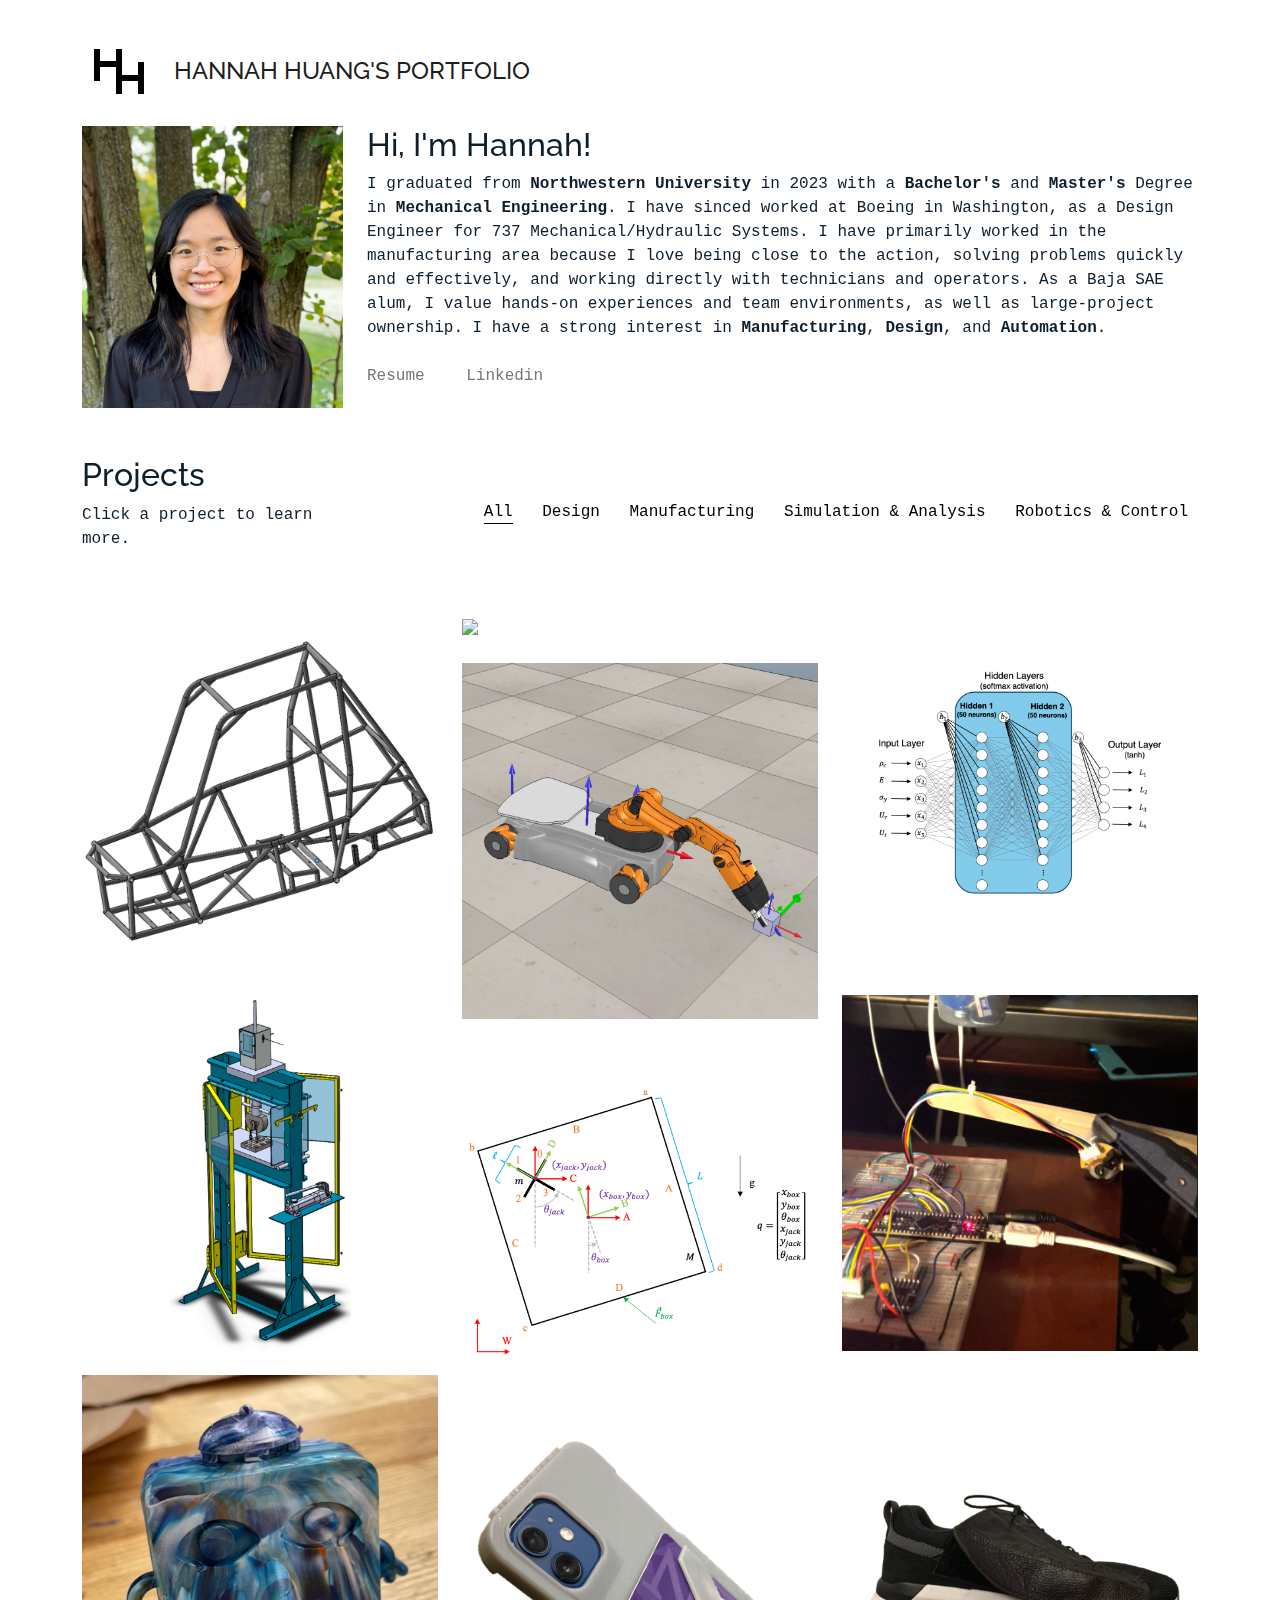
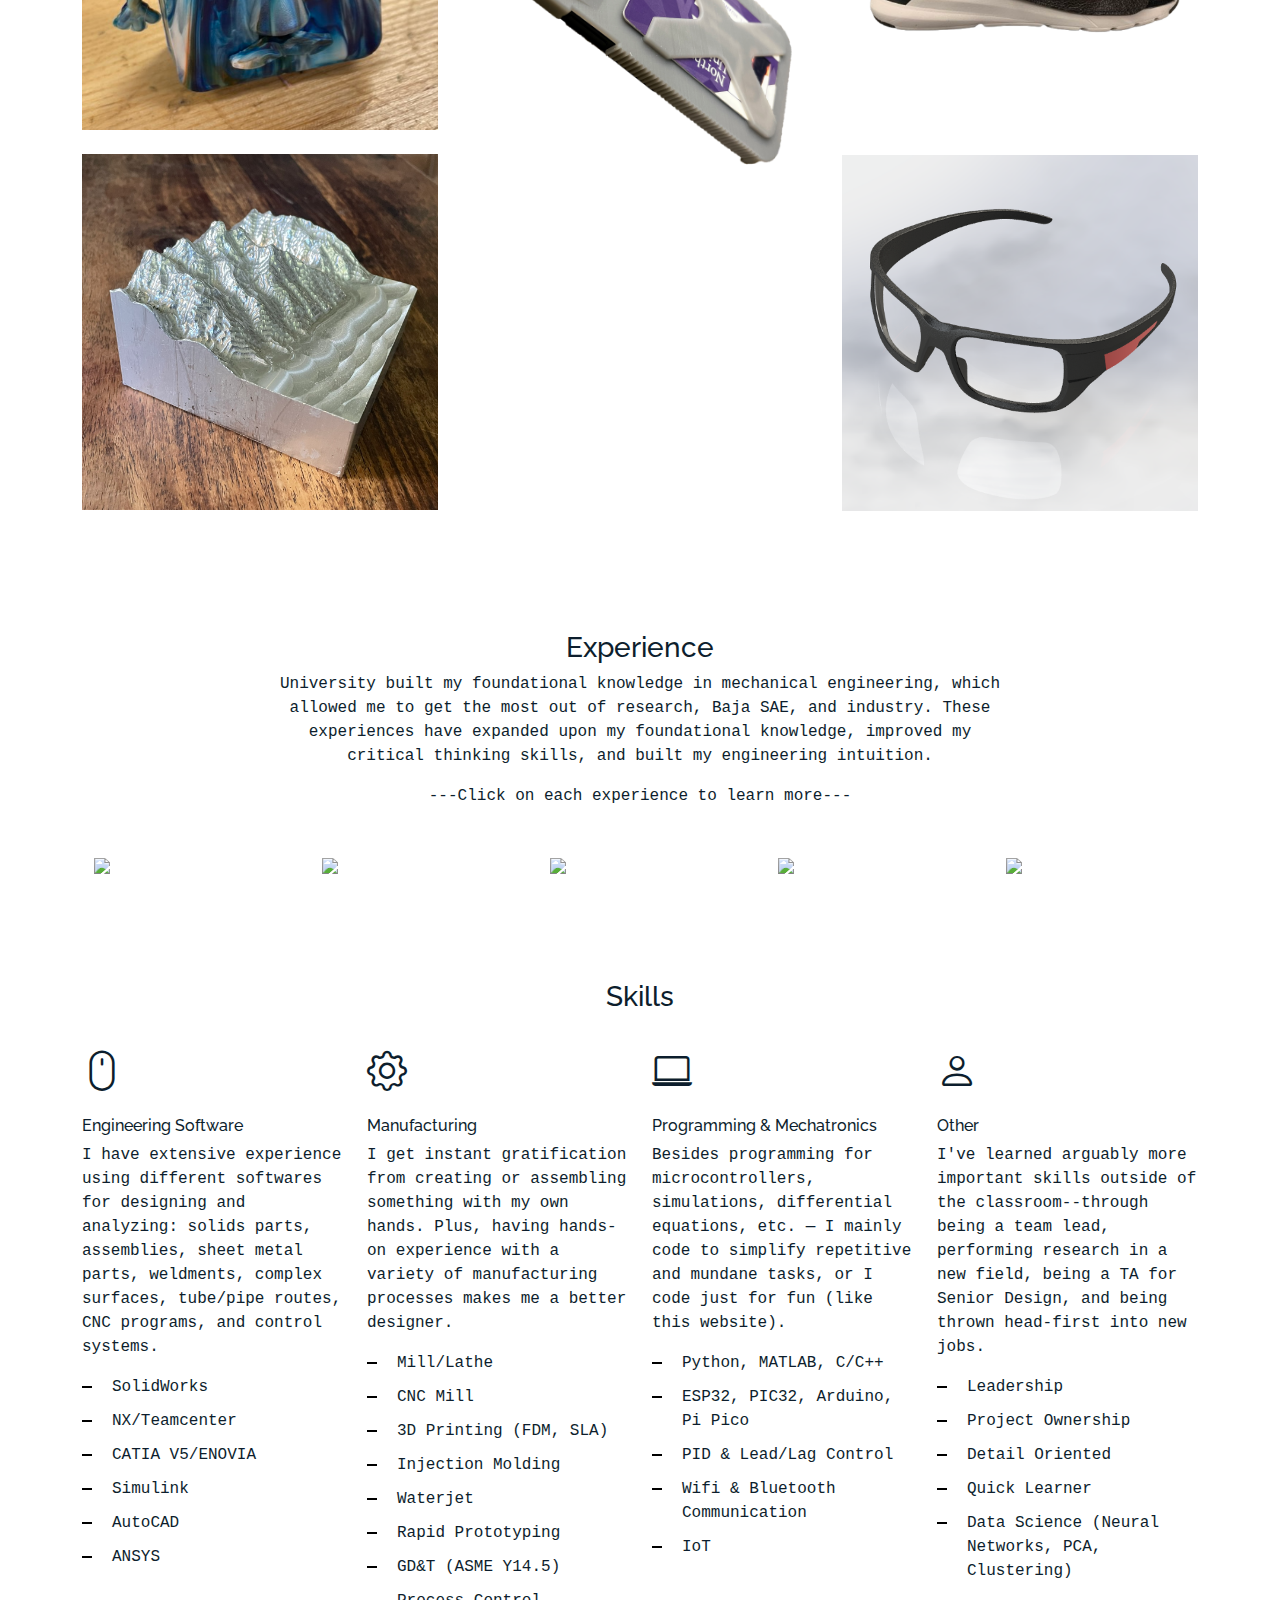
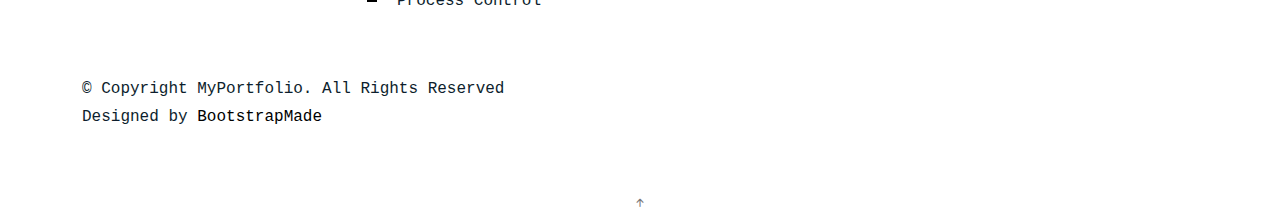
==== commit e7803cea: "finished motor control, jack-box, injection molding, crobro, cnc mountains, phone case, and safety g" ====
--- a/index.html
+++ b/index.html
@@ -40,7 +40,7 @@
     <div class="container">
       <div class="row">
         <div class="col p-4">
-          <a class="navbar-brand" href="index.html"><img src="assets/img/logo.png"></a>
+          <a class="navbar-brand" href="index.html"><img src="assets/img/logo.png"><h1 class="header">HANNAH HUANG'S PORTFOLIO</h1></a>
         </div>
       </div>
     </div>
@@ -57,7 +57,7 @@
           <div class="col-12 col-md-9">
             <h2>Hi, I'm Hannah!</h2>
             <p class="mb-0">I graduated from <b>Northwestern University</b> in 2023 with a <b>Bachelor's</b> 
-            and <b>Master's</b> Degree in <b>Mechanical Engineering</b>. I have sinced worked at Boeing, as a 
+            and <b>Master's</b> Degree in <b>Mechanical Engineering</b>. I have sinced worked at Boeing in Washington, as a 
             Design Engineer for 737 Mechanical/Hydraulic Systems. I have primarily worked in the manufacturing area because 
             I love being close to the action, solving problems quickly and effectively, and working directly with technicians and 
             operators. As a Baja SAE alum, I value hands-on experiences and team environments, as well as large-project ownership.
@@ -118,7 +118,7 @@
             </a>
           </div>
           <div class="item analysis col-sm-6 col-md-4 col-lg-4 mb-4">
-            <a href="composites-research.html" target="_blank" class="item-wrap fancybox">
+            <a href="composites-research.html" class="item-wrap fancybox">
               <div class="work-info">
                 <h3>Composite Materials Research</h3>
                 <span>Neural Network • Python • MATLAB</span>
@@ -145,7 +145,7 @@
             </a>
           </div>
           <div class="item control col-sm-6 col-md-4 col-lg-4 mb-4">
-            <a href="work-single.html" class="item-wrap fancybox">
+            <a href="motor-control.html" class="item-wrap fancybox">
               <div class="work-info">
                 <h3>Motor Control</h3>
                 <span>PID Control • Mechatronics • MATLAB</span>
@@ -155,27 +155,27 @@
           </div>
           
           <div class="item analysis col-sm-6 col-md-4 col-lg-4 mb-4">
-            <a href="work-single.html" class="item-wrap fancybox">
+            <a href="jack-box.html" class="item-wrap fancybox">
               <div class="work-info">
                 <h3>Jack-Box Simulation</h3>
-                <span>Hamiltonian Mechanics • Python</span>
+                <span>Hamiltonian Mechanics • Coordinate Transformations • Python</span>
               </div>
               <img class="img-fluid" src="assets/img/jackbox.png">
             </a>
           </div>
           
           <div class="item design manufacturing col-sm-6 col-md-4 col-lg-4 mb-4">
-            <a href="work-single.html" class="item-wrap fancybox">
+            <a href="injection-mold.html" class="item-wrap fancybox">
               <div class="work-info">
                 <h3>Injection Molded Figurine</h3>
-                <span>Injection Molding • CNC • NX CAM</span>
+                <span>Injection Molding • CNC • NX CAM • Process Control</span>
               </div>
               <img class="img-fluid" src="assets/img/injectionmolding.png">
             </a>
           </div>
           
           <div class="item design col-sm-6 col-md-4 col-lg-4 mb-4">
-            <a href="work-single.html" class="item-wrap fancybox">
+            <a href="crobro.html" class="item-wrap fancybox">
               <div class="work-info">
                 <h3>"CroBro" Shoe Modification</h3>
                 <span>Human Design</span>
@@ -184,7 +184,7 @@
             </a>
           </div>
           <div class="item design manufacturing col-sm-6 col-md-4 col-lg-4 mb-4">
-            <a href="work-single.html" class="item-wrap fancybox">
+            <a href="phone-case.html" class="item-wrap fancybox">
               <div class="work-info">
                 <h3>Phone Case</h3>
                 <span>SLA 3D Printing • NX</span>
@@ -193,7 +193,7 @@
             </a>
           </div>
           <div class="item manufacturing col-sm-6 col-md-4 col-lg-4 mb-4">
-            <a href="work-single.html" class="item-wrap fancybox">
+            <a href="cnc-mountains.html" class="item-wrap fancybox">
               <div class="work-info">
                 <h3>CNC Mountains</h3>
                 <span>NX CAM • CNC</span>
@@ -203,10 +203,10 @@
           </div>
 
           <div class="item design col-sm-6 col-md-4 col-lg-4 mb-4">
-            <a href="work-single.html" class="item-wrap fancybox">
+            <a href="glasses.html" class="item-wrap fancybox">
               <div class="work-info">
                 <h3>Safety Glasses CAD</h3>
-                <span>SolidWorks</span>
+                <span>SolidWorks • Surface Design</span>
               </div>
               <img class="img-fluid" src="assets/img/safetyglasses.png">
             </a>
@@ -257,7 +257,7 @@
         <div class="exp" id="experience1">
           <h2>Wing Kam Liu Lab</h2>
           <p class="exp-title">Undergraduate Researcher</p>
-          <p class="exp-date">September 23-Current</p>
+          <p class="exp-date">June 2020-June 2022</p>
           <li>Published in <em>Computational Materials Science</em> with first author designation after training a neural network model to inform the creation of unidirectional composite materials; presented findings at the 2021 MMLDT-CSET conference. </li>
           <li>Generated 15,000 mechanical responses for 12 different composite materials with varied filler volume fractions and temperatures by using a modified FEA approach to increase computational speed, at little cost to accuracy. </li>
           <li>Extensively cleaned and analyzed data through Python, using principal component analysis, data scaling/normalization, etc.</li>
@@ -265,9 +265,9 @@
           <p><a href="assets/files/my-work/composites-research.pdf" class="readmore" target="_blank">View Published Article</a></p>
         </div>
         <div class="exp" id="experience2">
-          <h2>ITW</h2>
+          <h2>Illinois Tool Works</h2>
           <p class="exp-title">Manufacturing Engineering Intern</p>
-          <p class="exp-date">September 23-Current</p>
+          <p class="exp-date">June 2021-September 2021</p>
           <li>Modeled and created drawings for 6 SolidWorks assemblies, 2 having over 100 parts, and worked directly with vendors for fabrication; 4 designs are being used in production, including a quality-test fixture and a packaging line layout. </li>
           <li>Identified root issues through downtime tracking, operator feedback, and machine observation; quantitatively prioritized certain issues; and implemented quick-fixes to ensure continual short-term production while designing long-term solutions.</li>
         </div>
--- a/assets/css/style.css
+++ b/assets/css/style.css
@@ -15,6 +15,7 @@
 
 figcaption {
   text-align: center;
+  font-style: italic;
 }
 
 a {
@@ -28,6 +29,12 @@
 
 h1, h2, h3, h4, h5, h6, .font-heading {
   font-family: "Raleway", sans-serif;
+}
+
+.header {
+  display: inline;
+  padding-left: 30px;
+  font-size: x-large;
 }
 
 .section {
@@ -140,15 +147,20 @@
   width: 70vw;
   display: block;
   margin: auto;
+  object-fit: initial;
 }
 
 .swiper-picture-wrap {
   padding-bottom: 80px;
 }
 
-.swiper-picture-wrap{
+.swiper-picture-wrap {
   text-align: center;
   font-style: italic;
+}
+
+.swiper-picture-wrap img {
+  object-fit: fill;
 }
 
 
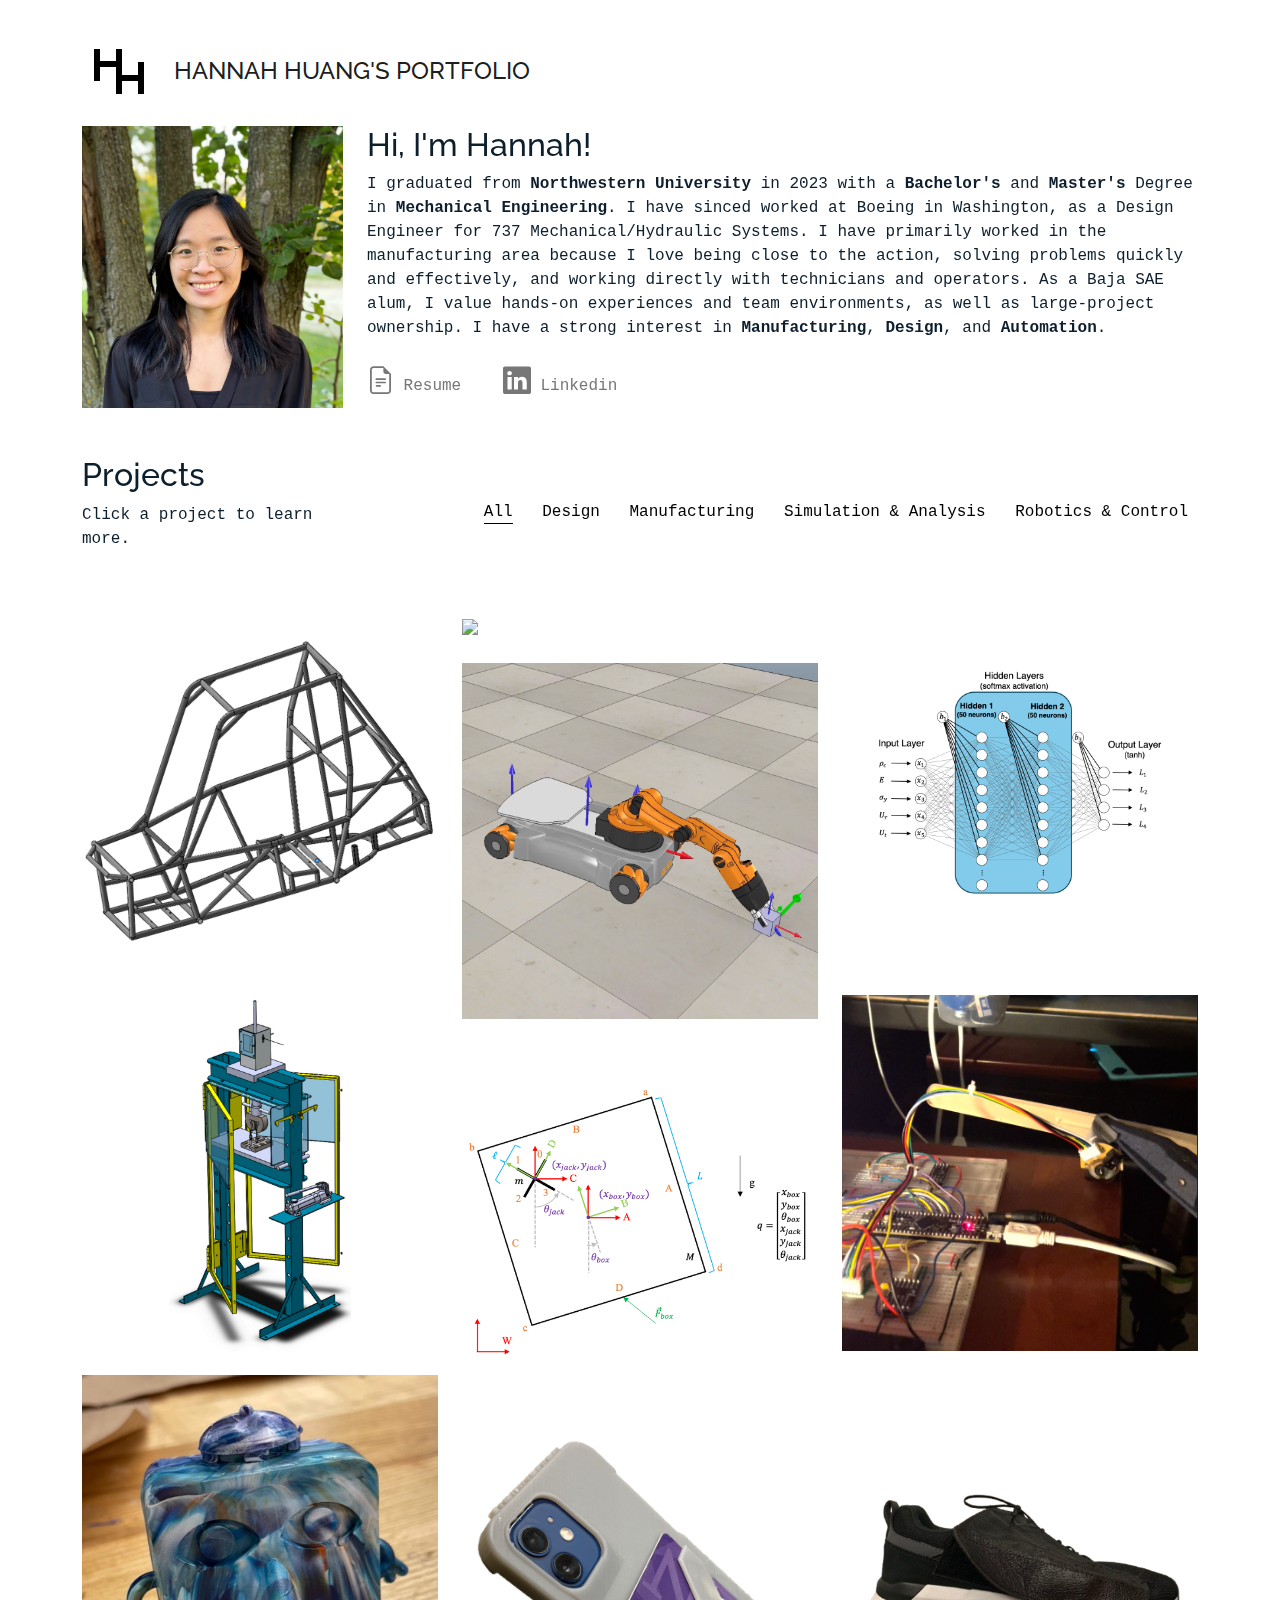
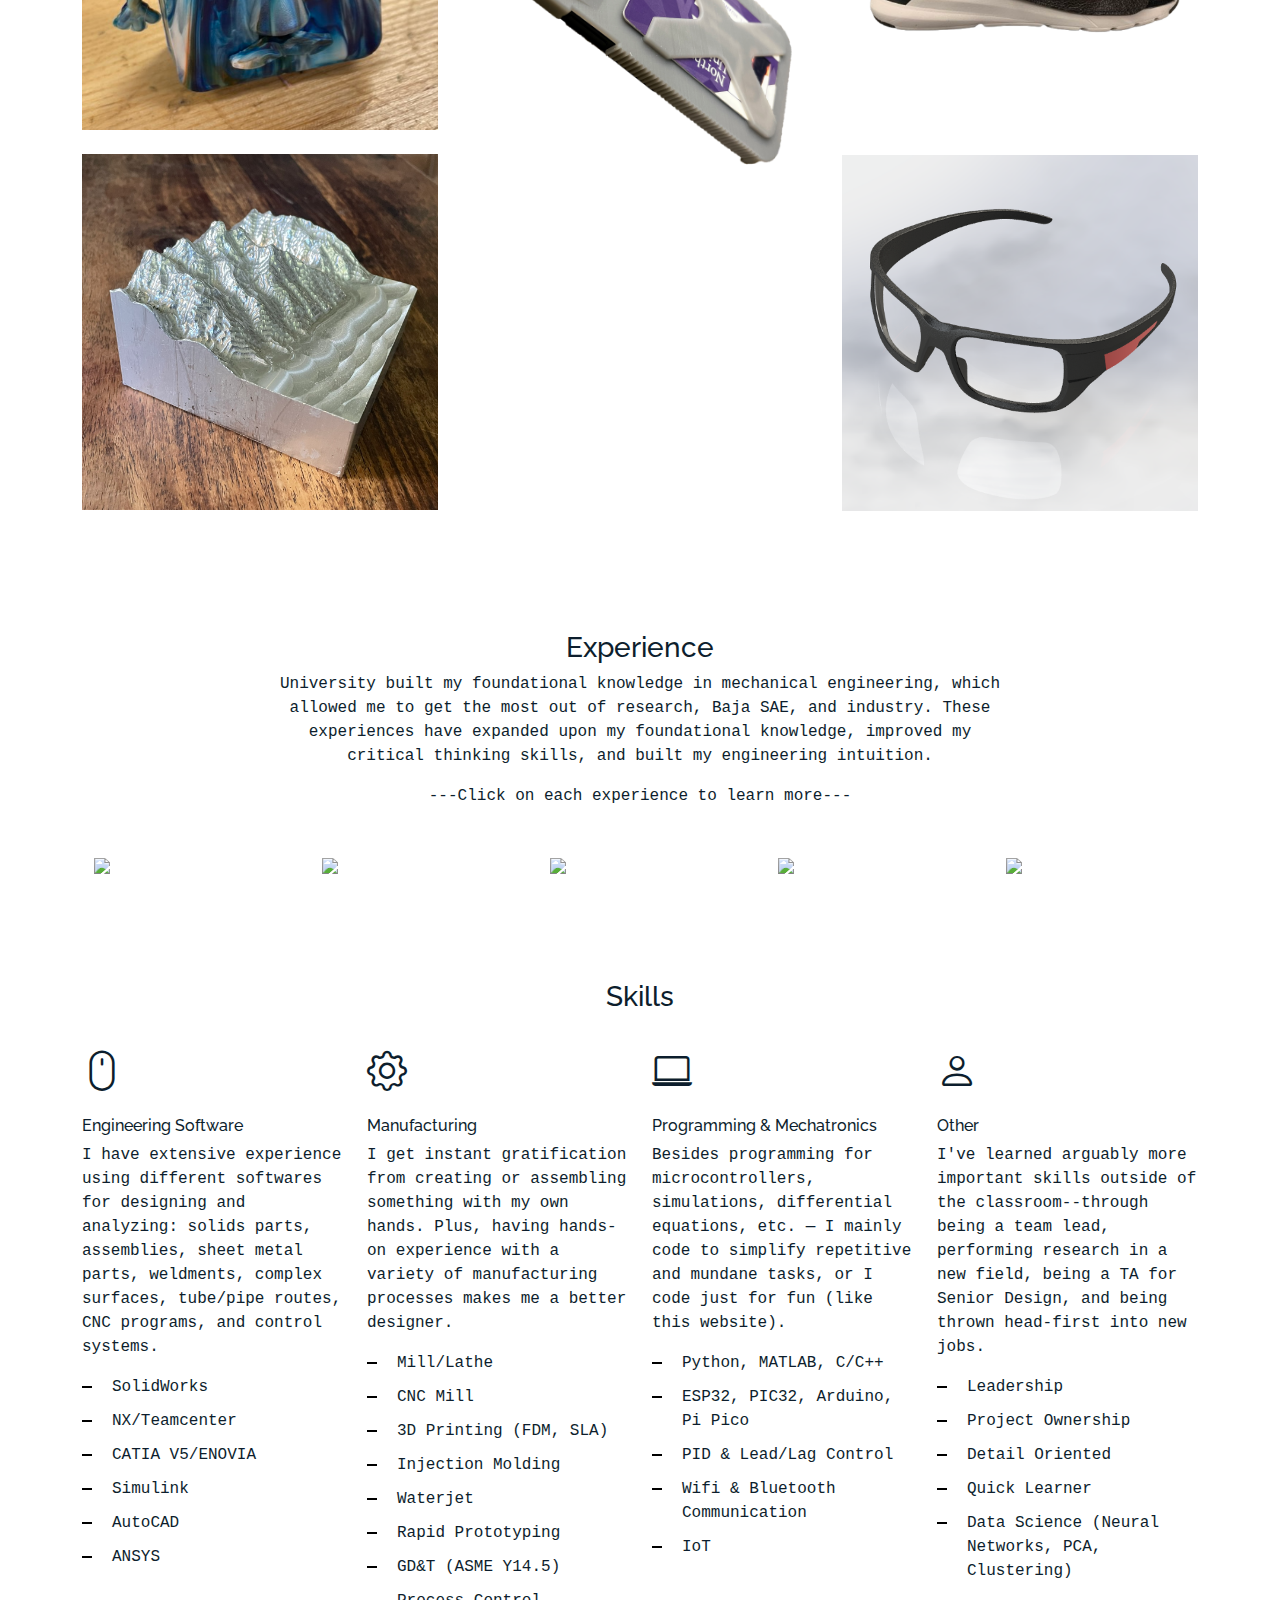
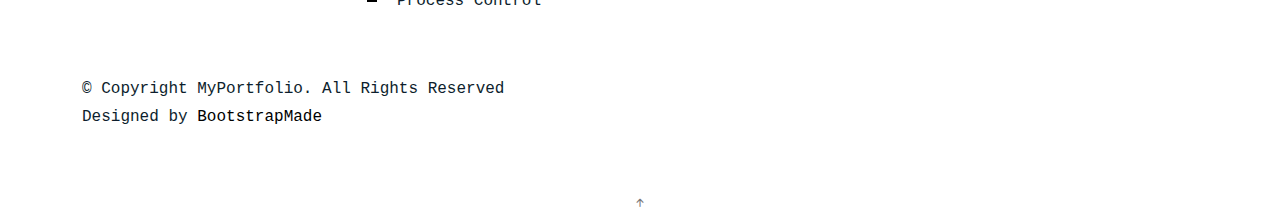
==== commit 08d1438f: "added resume and linkedin. changed .readmore class buttons" ====
--- a/index.html
+++ b/index.html
@@ -64,8 +64,8 @@
             I have a strong interest in <b>Manufacturing</b>, <b>Design</b>, and <b>Automation</b>.</p>
             <br>
             <div class="intro-links">
-              <a href="#">Resume</a>
-              <a href="#">Linkedin</a>
+              <a href="assets/files/HannahHuang_Resume.pdf" target="_blank"><h3><i class="bi bi-file-earmark-text"></i></h3> Resume</a>
+              <a href="https://www.linkedin.com/in/hannah--huang/" target="_blank"><h3><i class="bi bi-linkedin"></i></h3> Linkedin</a>
             </div>
           </div>
         </div>
@@ -108,7 +108,7 @@
               <img class="img-fluid" src="assets/img/chassis.png">
             </a>
           </div>
-          <div class="item control design analysis col-sm-6 col-md-4 col-lg-4 mb-4">
+          <div class="item control design col-sm-6 col-md-4 col-lg-4 mb-4">
             <a href="e-bike.html" class="item-wrap fancybox">
               <div class="work-info">
                 <h3>Smart e-Bike</h3>
@@ -126,7 +126,7 @@
               <img class="img-fluid" src="assets/img/neuralnet.png">
             </a>
           </div>
-          <div class="item control col-sm-6 col-md-4 col-lg-4 mb-4">
+          <div class="item control analysis col-sm-6 col-md-4 col-lg-4 mb-4">
             <a href="youbot-simulation.html" class="item-wrap fancybox">
               <div class="work-info">
                 <h3>KUKA youBot Simulation</h3>
--- a/assets/css/style.css
+++ b/assets/css/style.css
@@ -21,6 +21,10 @@
 a {
   color: #777;
   text-decoration: none;
+}
+
+a h3 {
+  display: inline;
 }
 
 a:hover {
@@ -203,6 +207,7 @@
   color: #000;
   transition: 0.2s all ease;
   font-weight: 700;
+  border-radius: 10px 0px 10px 0px;
 }
 .readmore:active, .readmore:focus, .readmore:hover {
   outline: none;
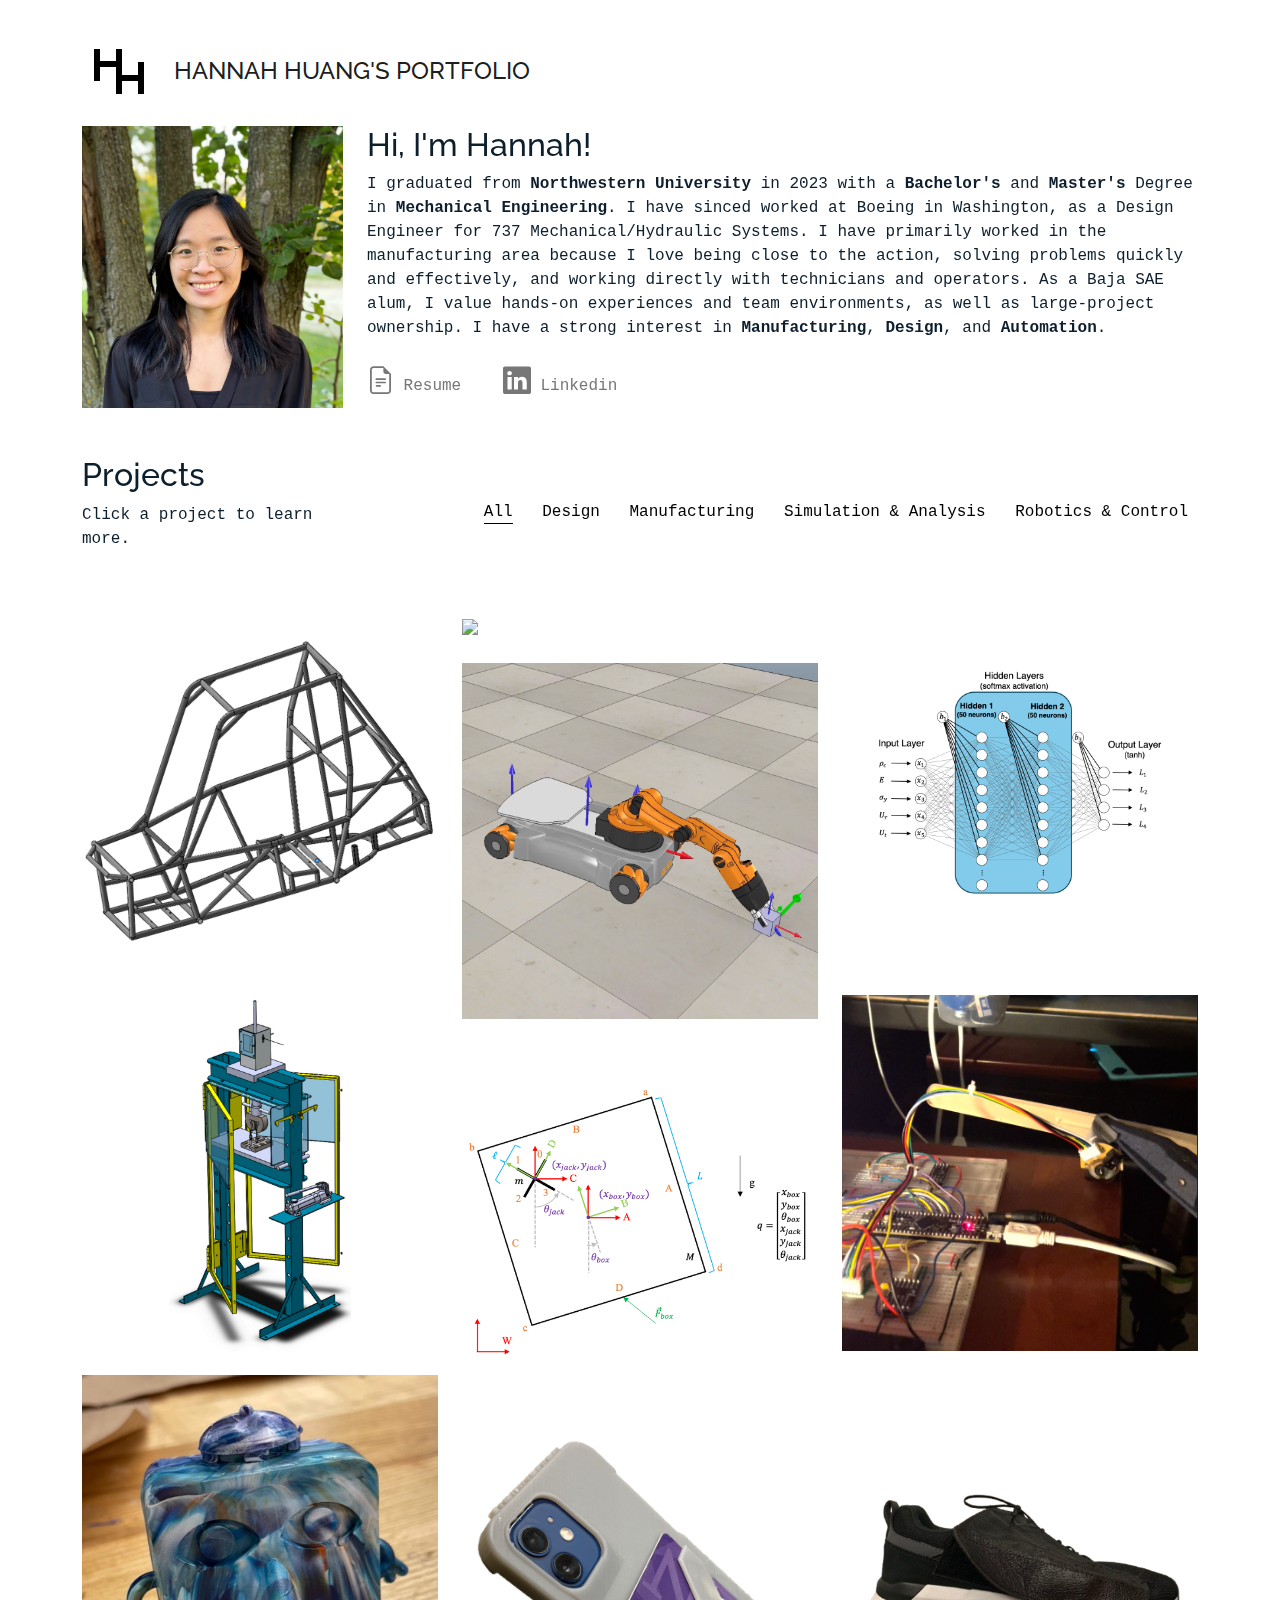
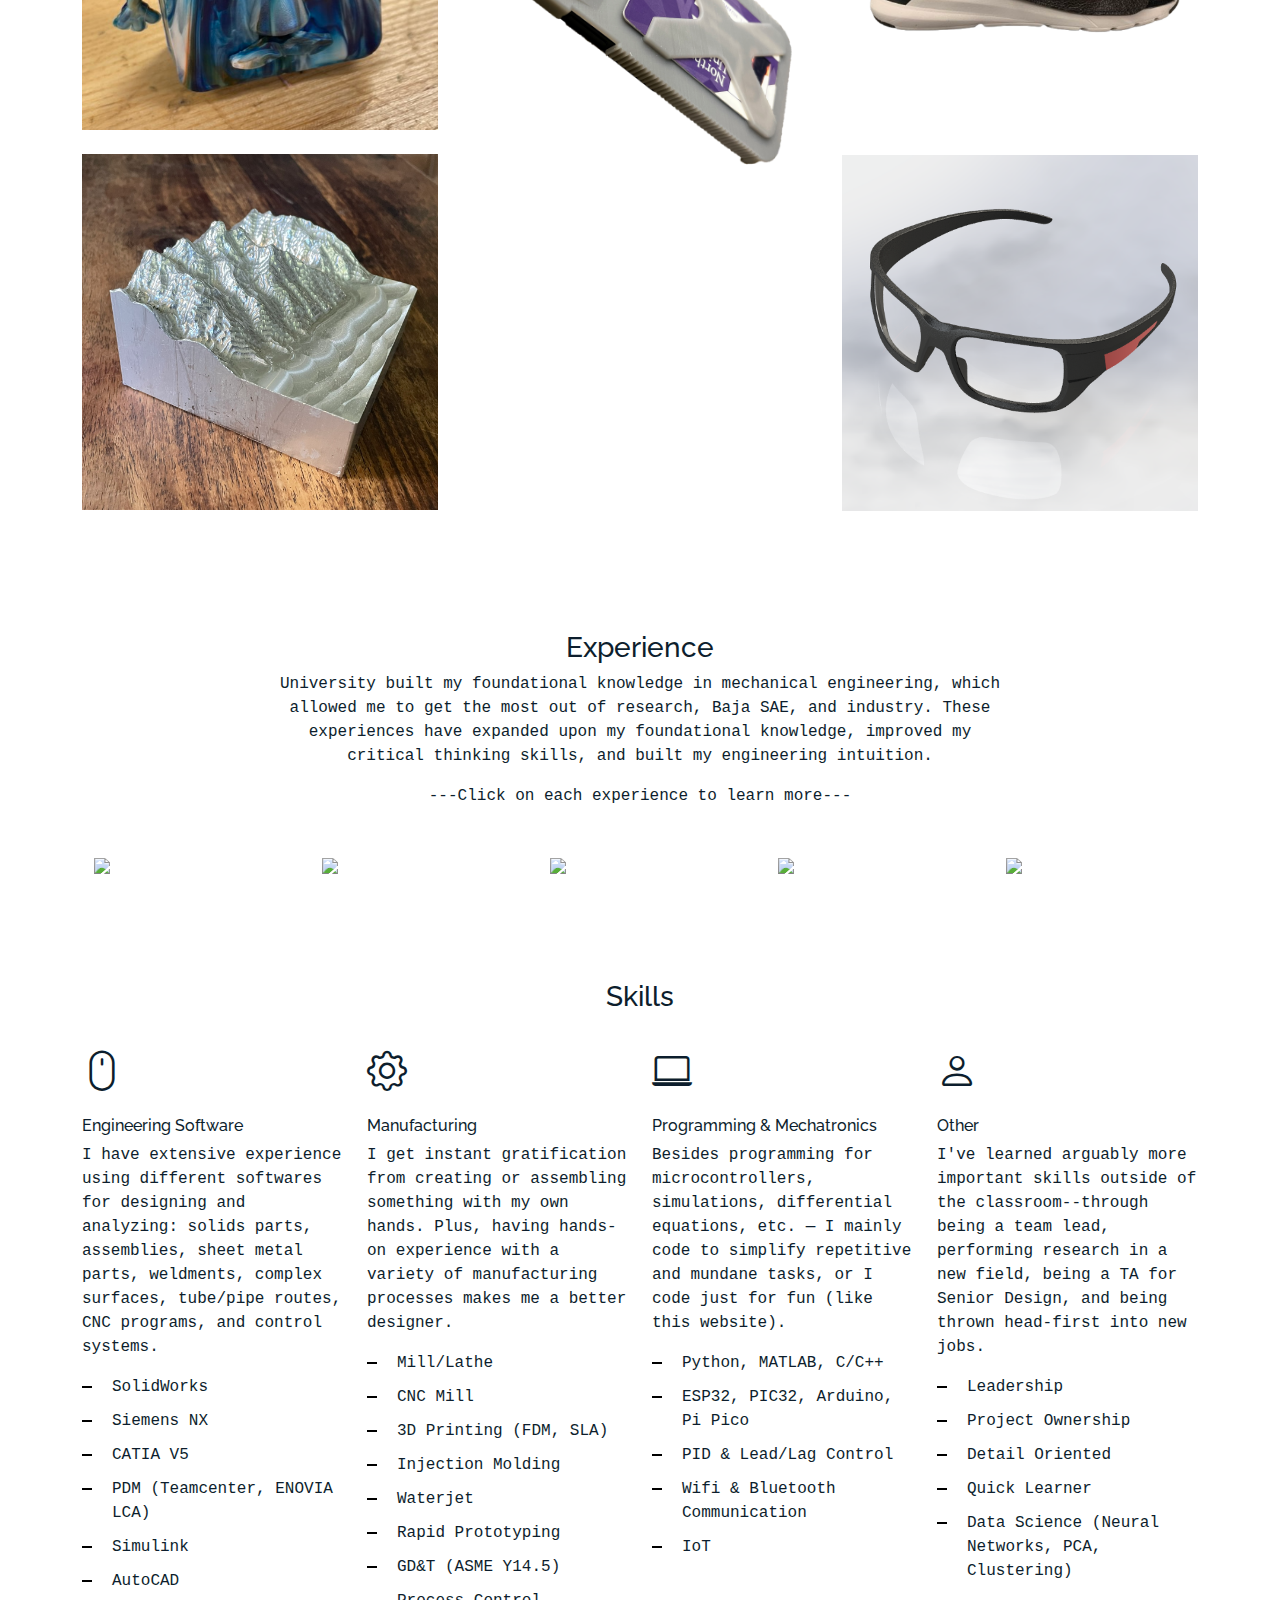
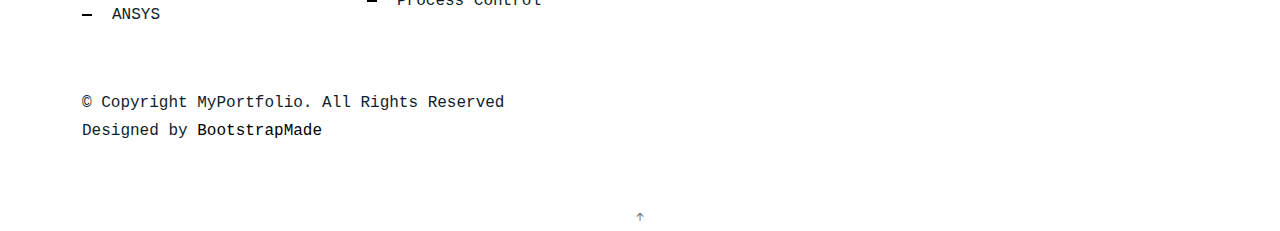
==== commit 0cf15e10: "updated Resume and skills" ====
--- a/index.html
+++ b/index.html
@@ -315,8 +315,9 @@
               sheet metal parts, weldments, complex surfaces, tube/pipe routes, CNC programs, and control systems. </p>
             <ul class="list-unstyled list-line">
               <li>SolidWorks</li>
-              <li>NX/Teamcenter</li>
-              <li>CATIA V5/ENOVIA</li>
+              <li>Siemens NX</li>
+              <li>CATIA V5</li>
+              <li>PDM (Teamcenter, ENOVIA LCA)</li>
               <li>Simulink</li>
               <li>AutoCAD</li>
               <li>ANSYS</li>
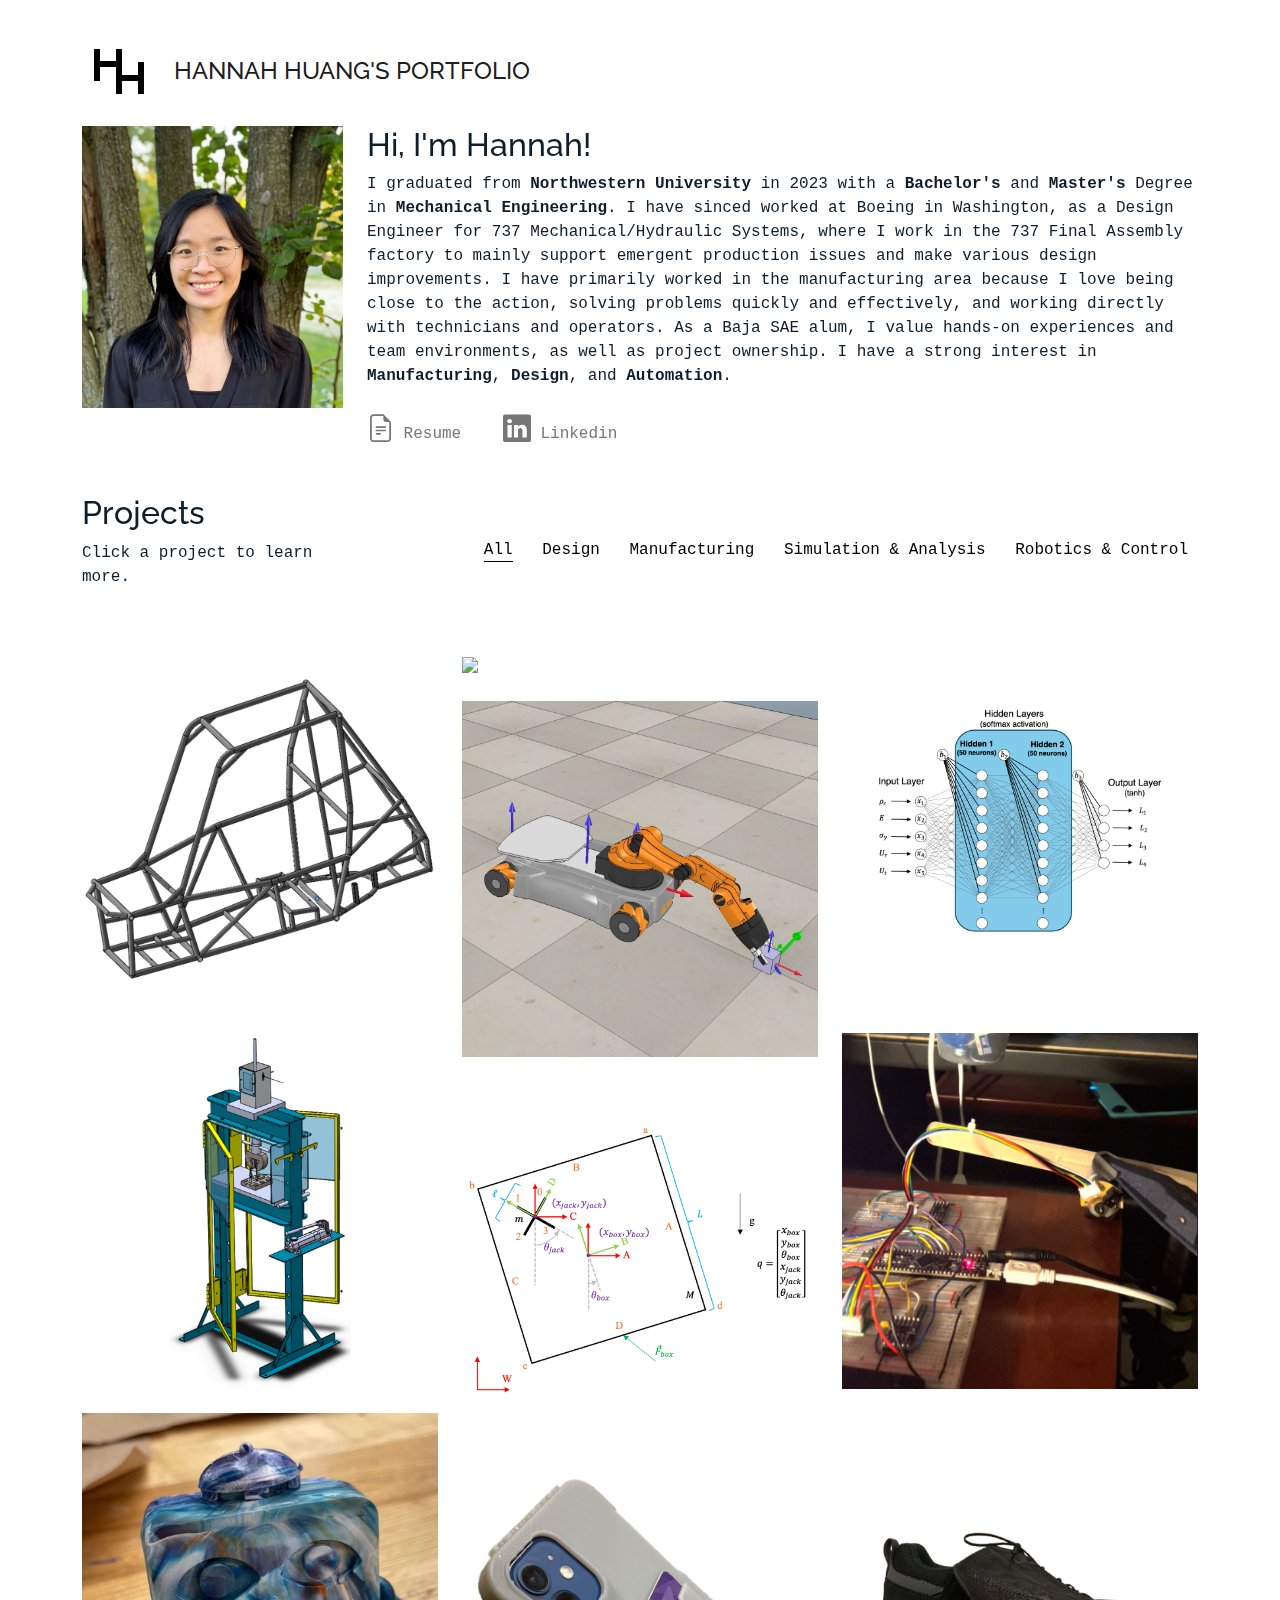
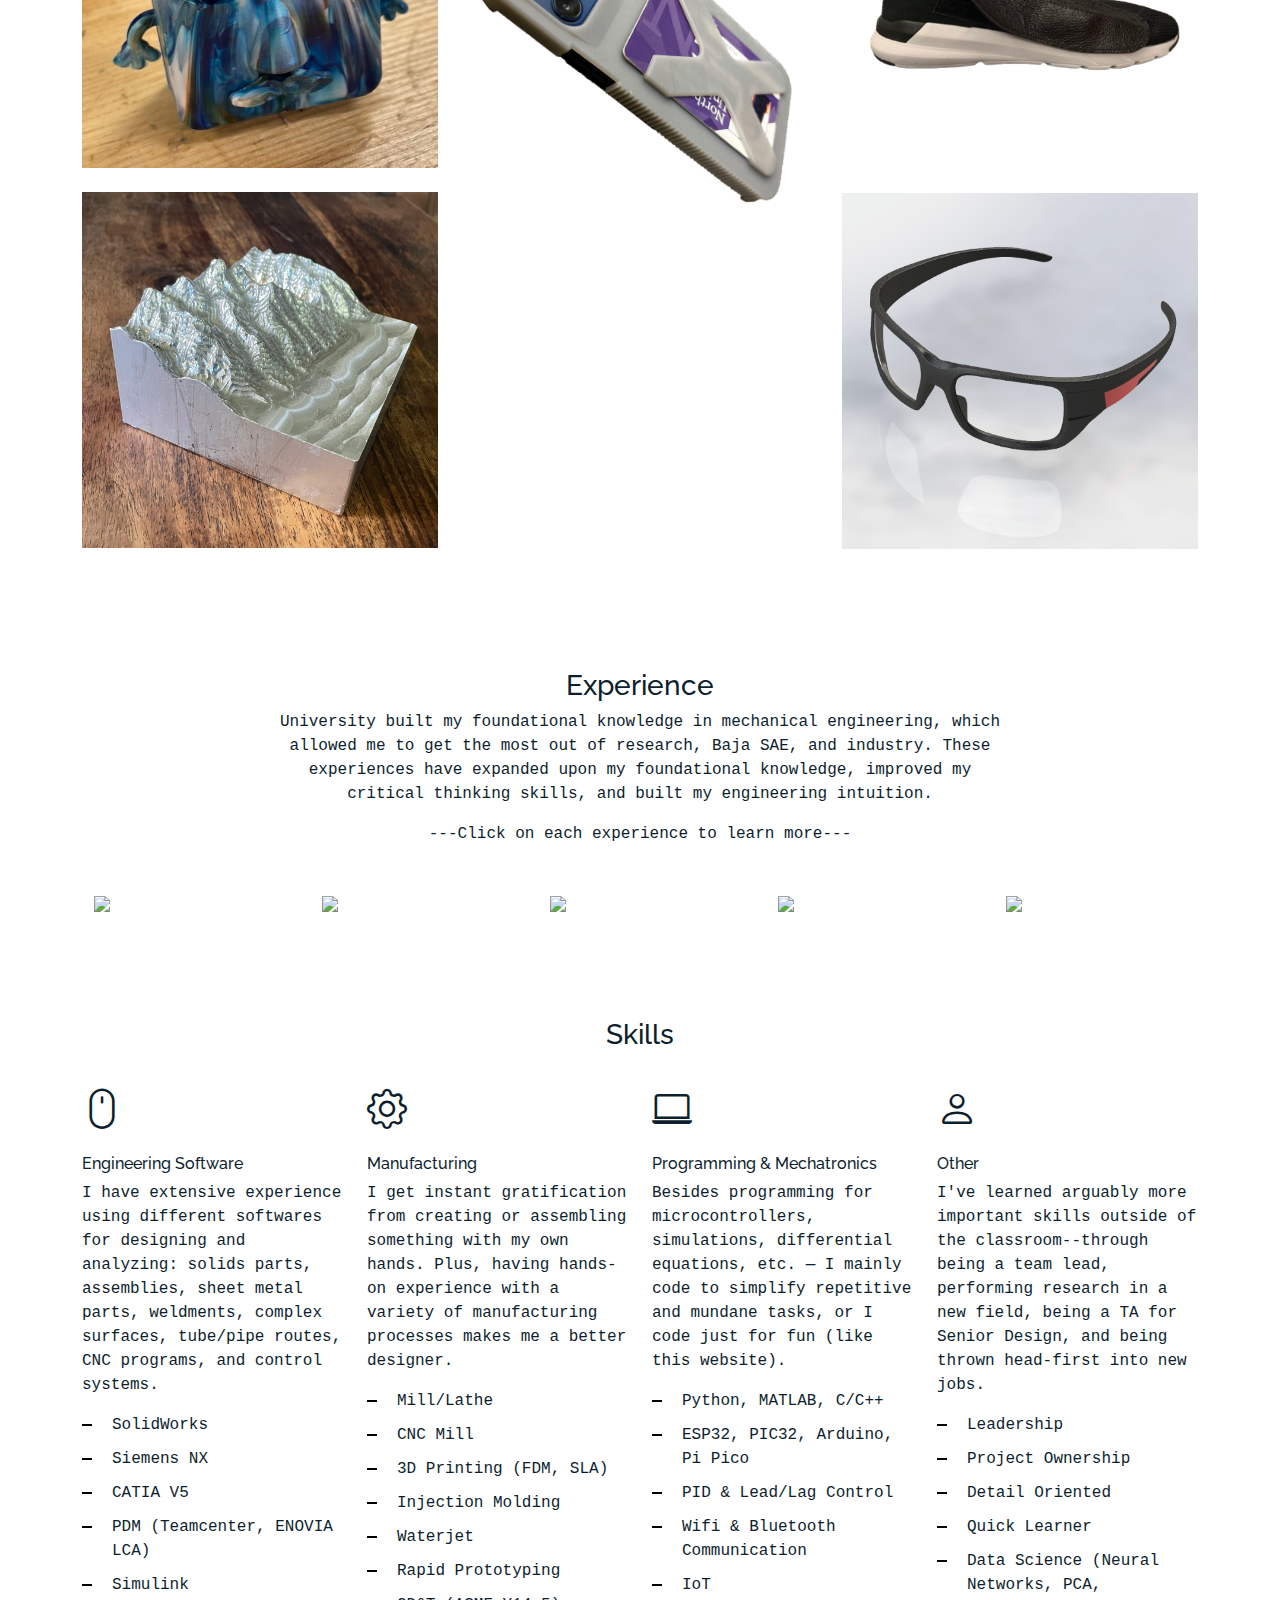
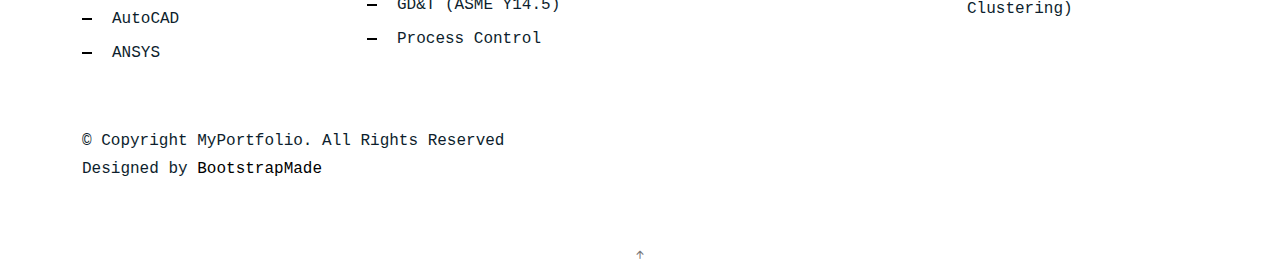
==== commit 1b0a0ebb: "updated intro" ====
--- a/index.html
+++ b/index.html
@@ -58,9 +58,10 @@
             <h2>Hi, I'm Hannah!</h2>
             <p class="mb-0">I graduated from <b>Northwestern University</b> in 2023 with a <b>Bachelor's</b> 
             and <b>Master's</b> Degree in <b>Mechanical Engineering</b>. I have sinced worked at Boeing in Washington, as a 
-            Design Engineer for 737 Mechanical/Hydraulic Systems. I have primarily worked in the manufacturing area because 
+            Design Engineer for 737 Mechanical/Hydraulic Systems, where I work in the 737 Final Assembly factory to mainly support emergent 
+            production issues and make various design improvements. I have primarily worked in the manufacturing area because 
             I love being close to the action, solving problems quickly and effectively, and working directly with technicians and 
-            operators. As a Baja SAE alum, I value hands-on experiences and team environments, as well as large-project ownership.
+            operators. As a Baja SAE alum, I value hands-on experiences and team environments, as well as project ownership.
             I have a strong interest in <b>Manufacturing</b>, <b>Design</b>, and <b>Automation</b>.</p>
             <br>
             <div class="intro-links">
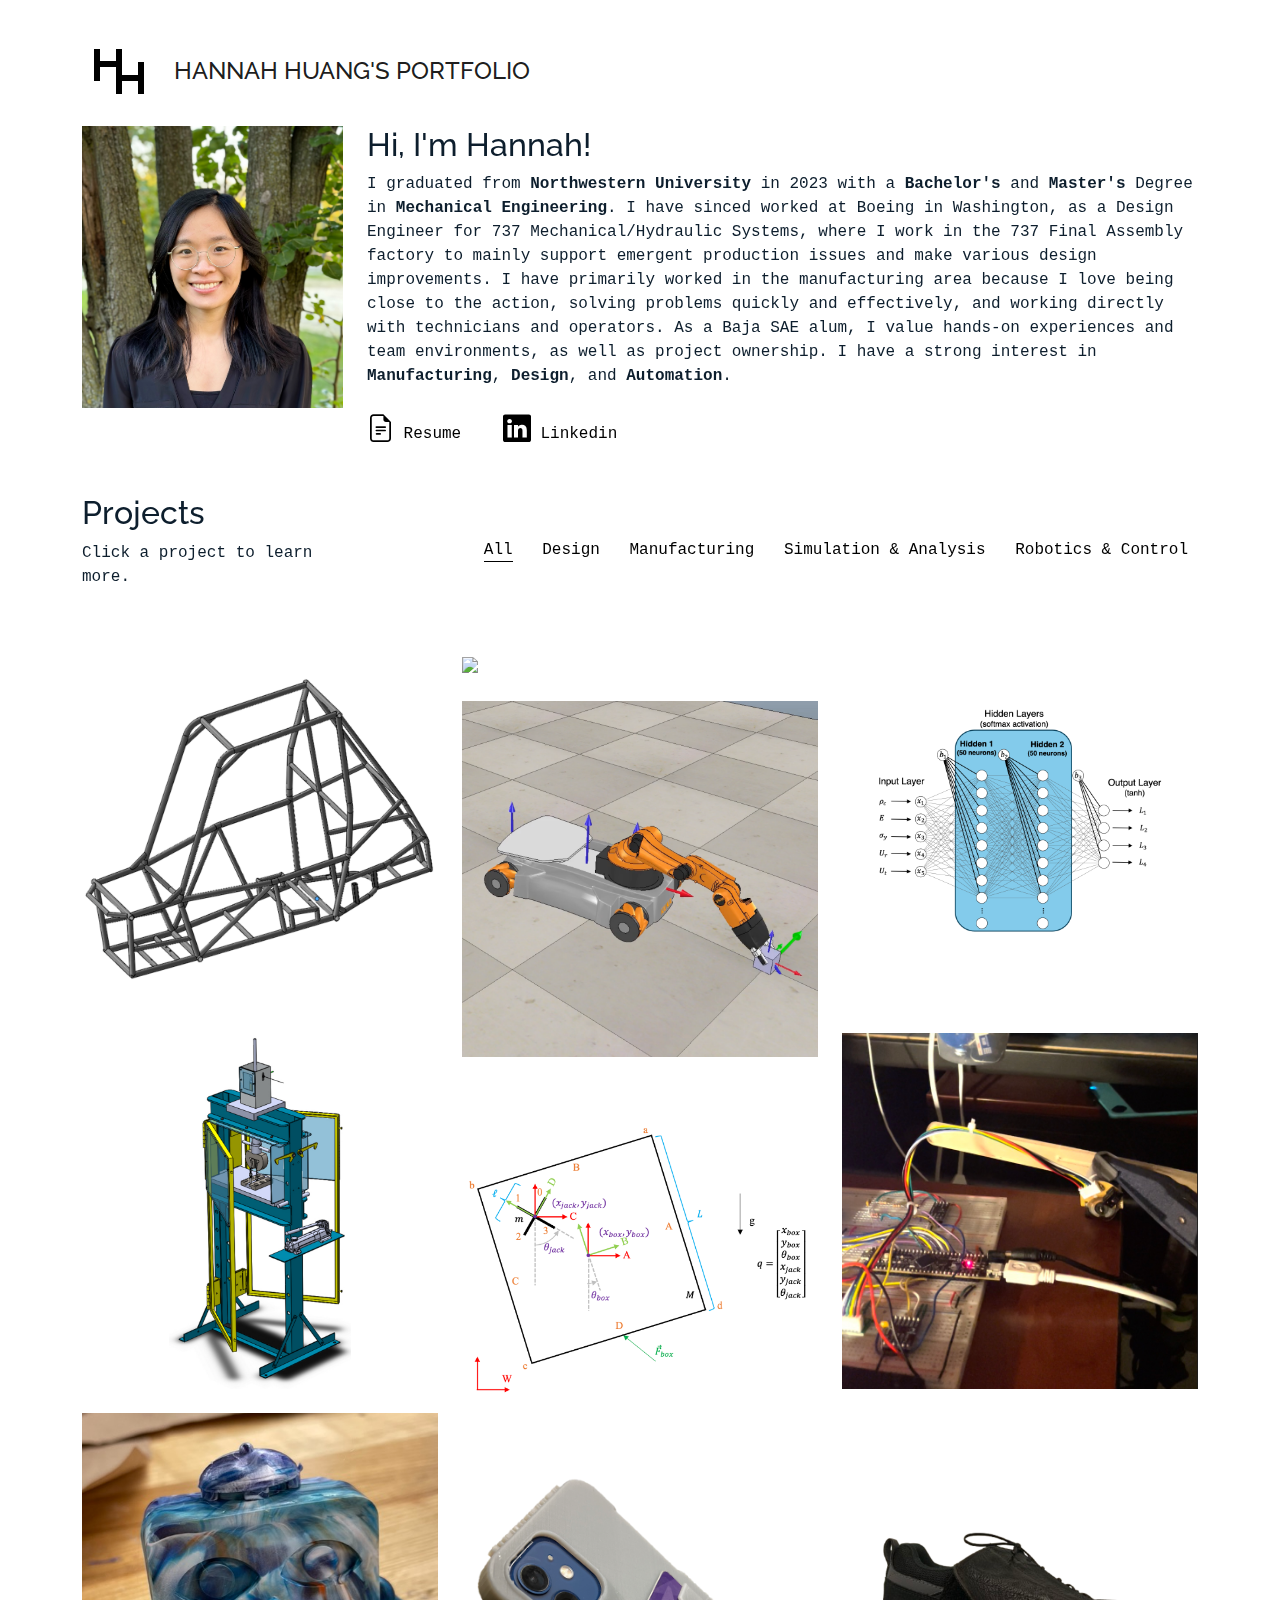
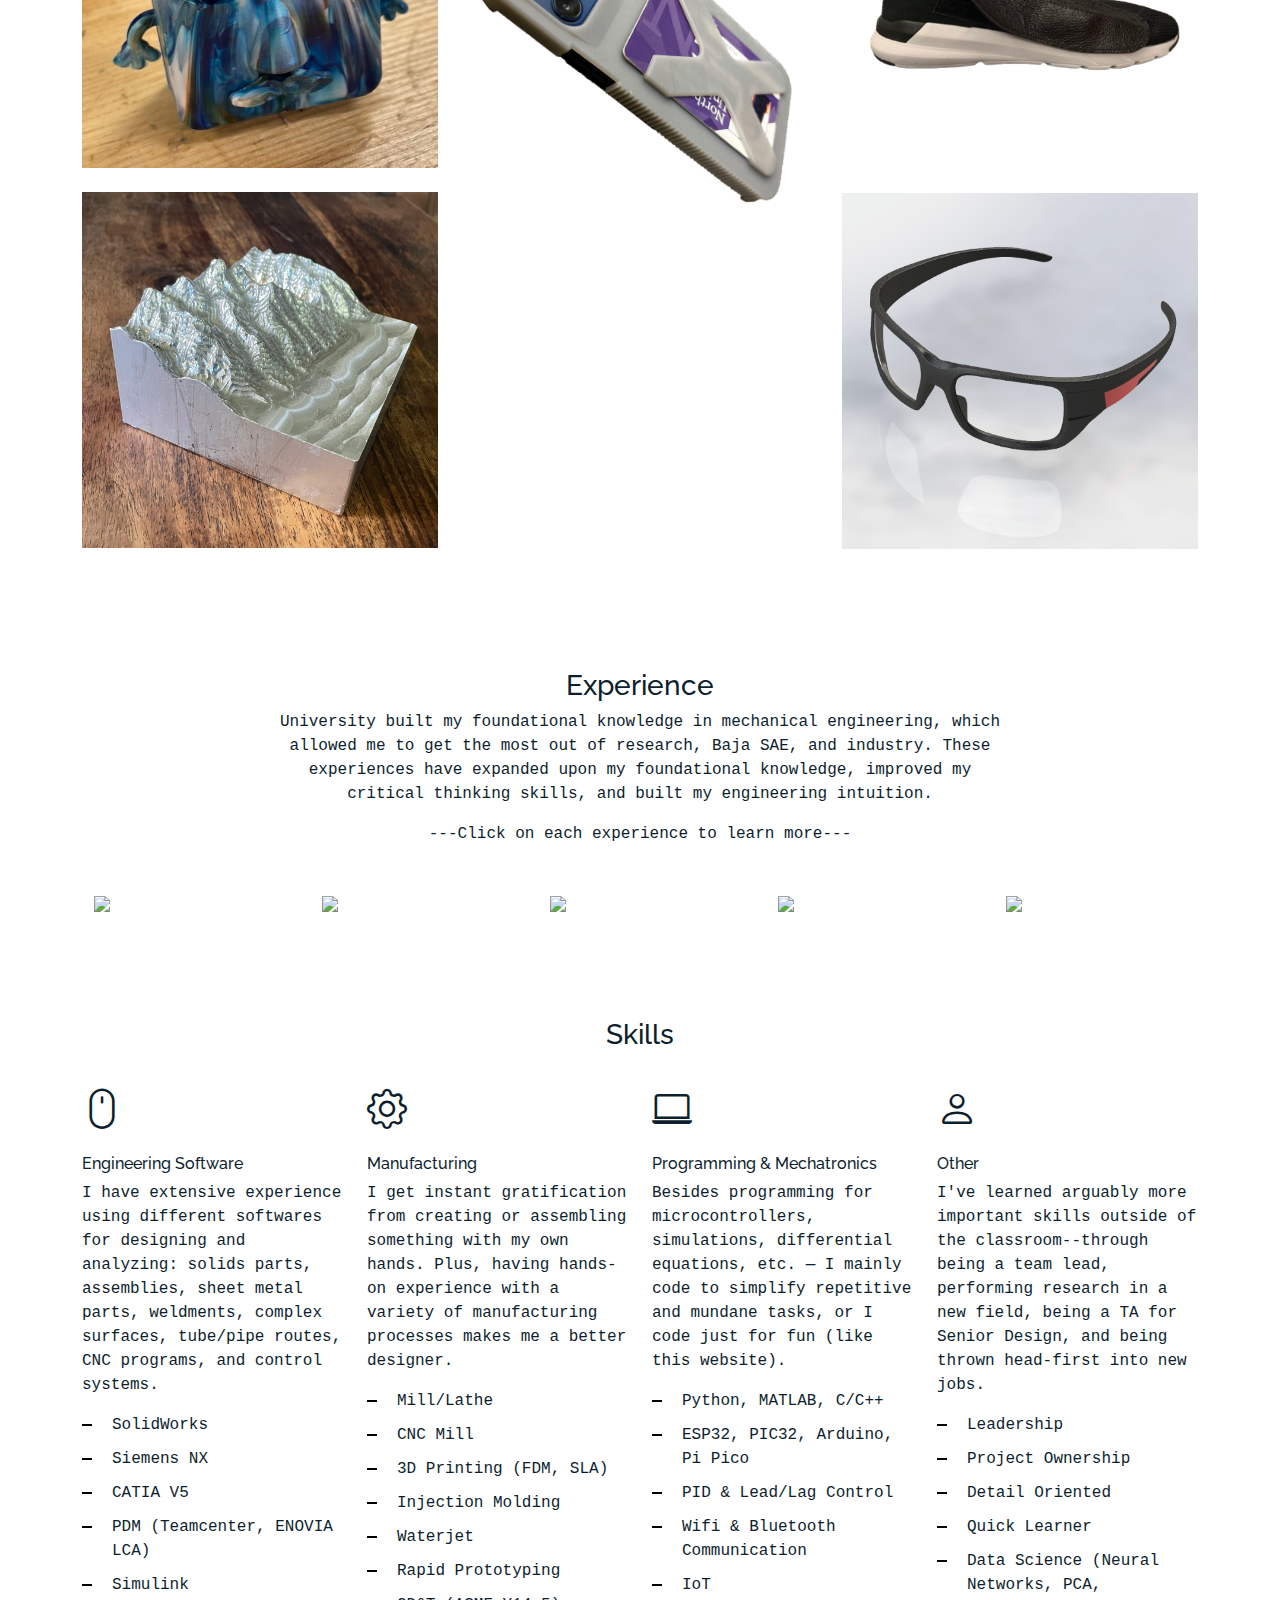
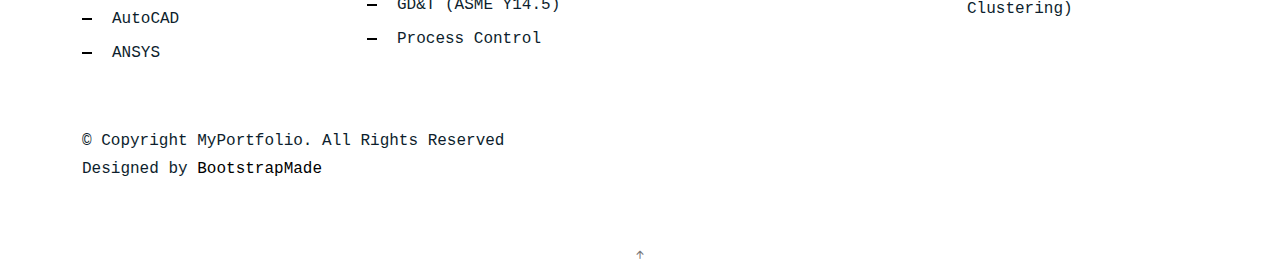
==== commit 40688a1d: "fixed display inline issue on tile headings" ====
--- a/index.html
+++ b/index.html
@@ -65,8 +65,8 @@
             I have a strong interest in <b>Manufacturing</b>, <b>Design</b>, and <b>Automation</b>.</p>
             <br>
             <div class="intro-links">
-              <a href="assets/files/HannahHuang_Resume.pdf" target="_blank"><h3><i class="bi bi-file-earmark-text"></i></h3> Resume</a>
-              <a href="https://www.linkedin.com/in/hannah--huang/" target="_blank"><h3><i class="bi bi-linkedin"></i></h3> Linkedin</a>
+              <a href="assets/files/HannahHuang_Resume.pdf" target="_blank" class="icon"><h3><i class="bi bi-file-earmark-text"></i></h3> Resume</a>
+              <a href="https://www.linkedin.com/in/hannah--huang/" target="_blank" class="icon"><h3><i class="bi bi-linkedin"></i></h3> Linkedin</a>
             </div>
           </div>
         </div>
--- a/assets/css/style.css
+++ b/assets/css/style.css
@@ -23,7 +23,7 @@
   text-decoration: none;
 }
 
-a h3 {
+.icon h3 {
   display: inline;
 }
 
@@ -278,6 +278,11 @@
 
 .intro-links a {
   padding: 0 2rem 0 0;
+  color: black;
+}
+
+.intro-links a:hover {
+  color: #777;
 }
 
 .timeline {
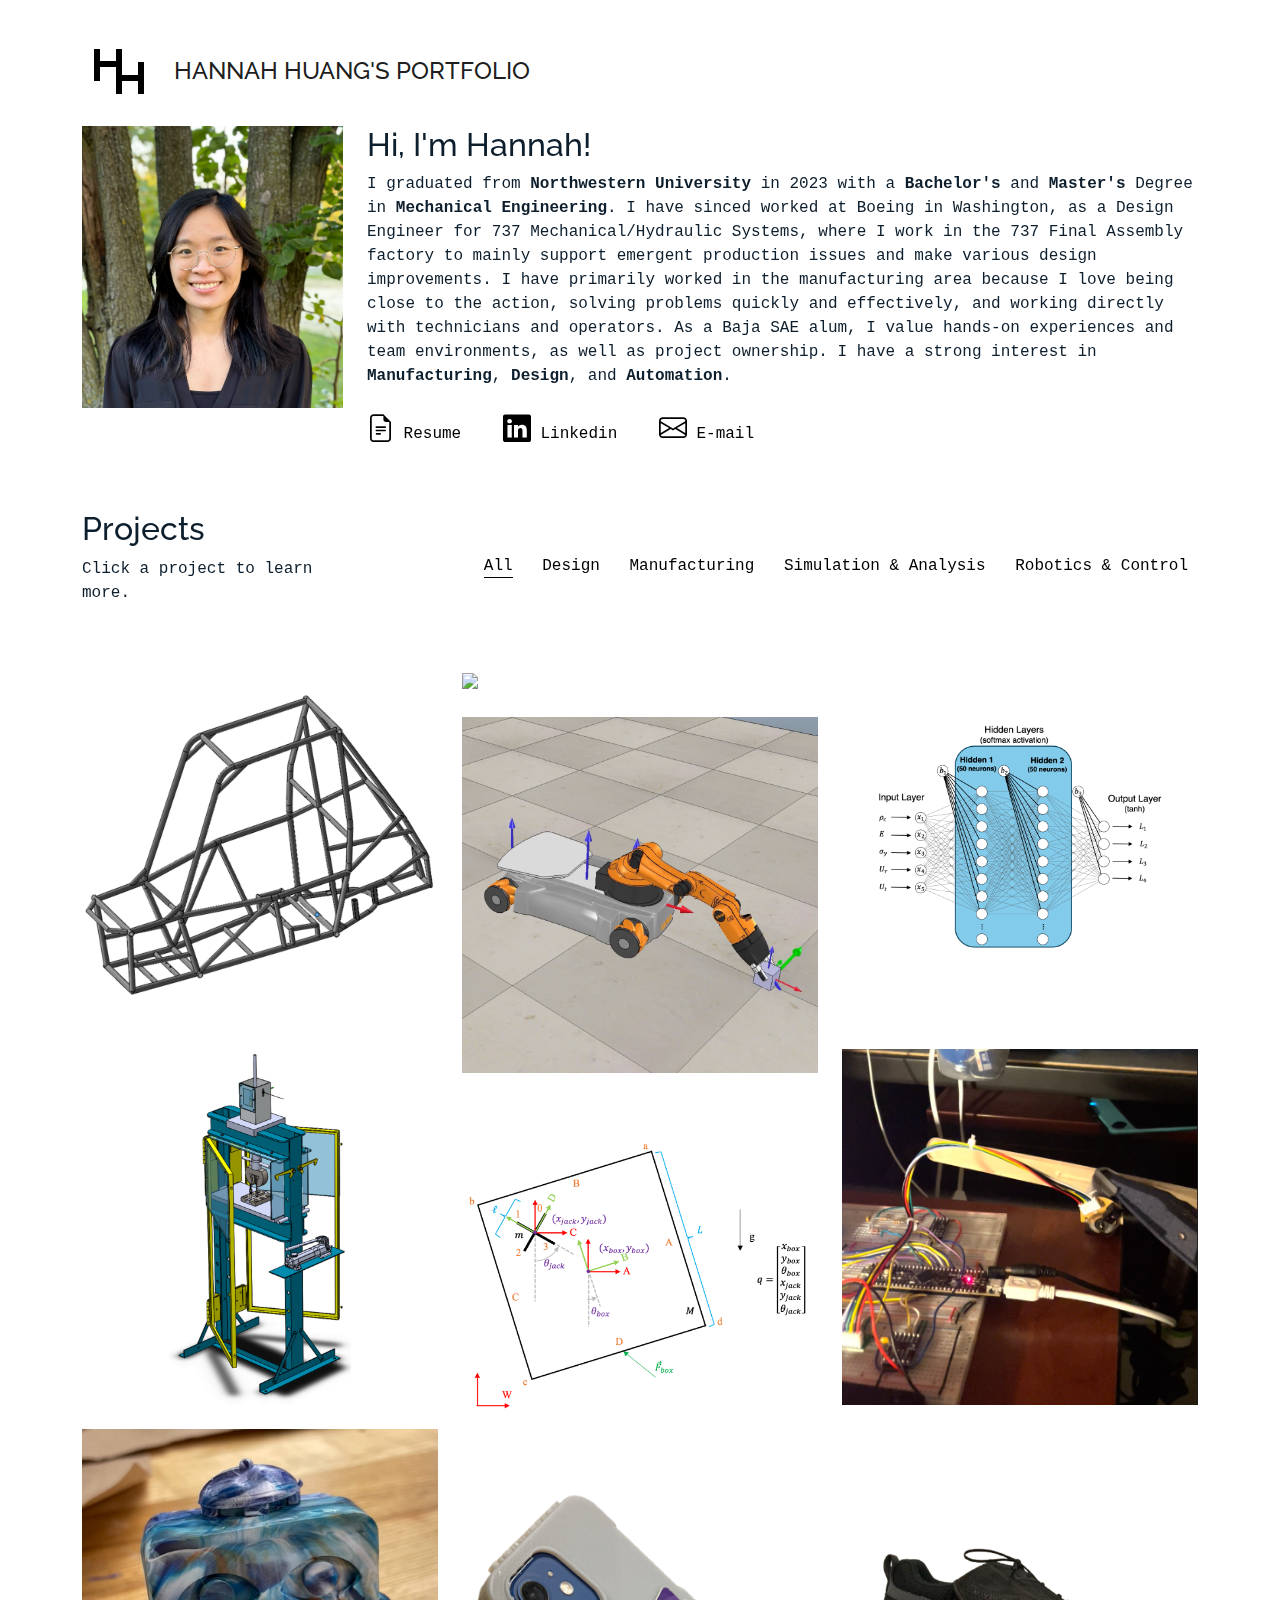
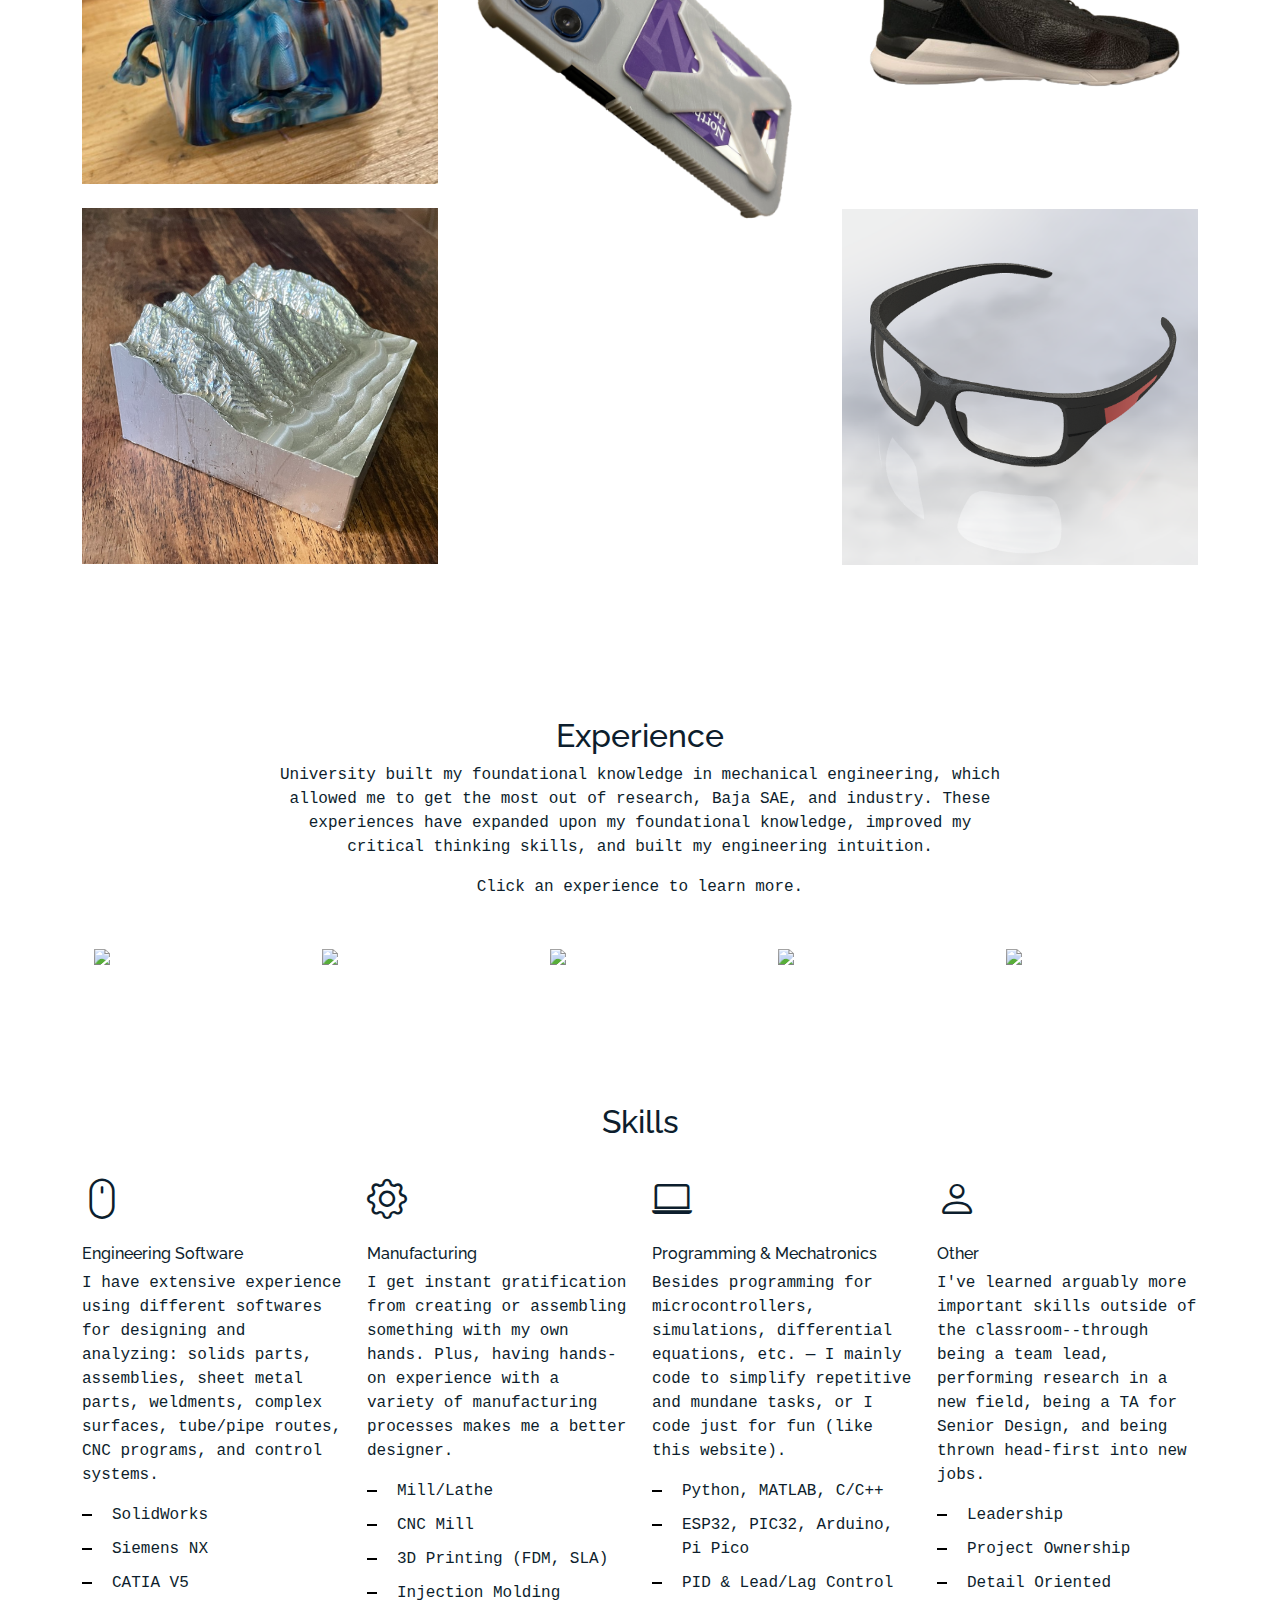
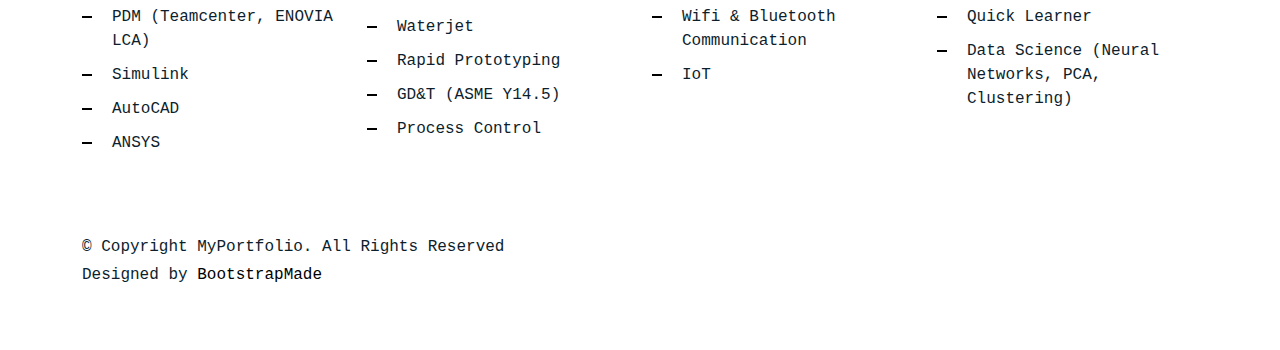
==== commit 23018bca: "changed experience section, added top button, added email" ====
--- a/index.html
+++ b/index.html
@@ -45,6 +45,8 @@
       </div>
     </div>
   </nav>
+  <!-- ======= Back to Top Button ======= -->
+  <button onclick="topFunction()" id="topBtn" title="Go to top"><i class="bi bi-arrow-up-circle"></i></button>
 
   <main id="main">
     <!-- ======= Intro Section ======= -->
@@ -67,19 +69,12 @@
             <div class="intro-links">
               <a href="assets/files/HannahHuang_Resume.pdf" target="_blank" class="icon"><h3><i class="bi bi-file-earmark-text"></i></h3> Resume</a>
               <a href="https://www.linkedin.com/in/hannah--huang/" target="_blank" class="icon"><h3><i class="bi bi-linkedin"></i></h3> Linkedin</a>
+              <a href="mailto:hannahhuang00@gmail.com" target="_blank" class="icon"><h3><i class="bi bi-envelope"></i></h3> E-mail</a>
             </div>
           </div>
         </div>
       </div>
     </section>
-    <!-- ======= Experience Section ======= -->
-    <!-- <section>
-      <div class="row" data-aos="fade-up" data-aos-delay="100">
-        <img class="timeline" src="assets/img/timeline.bmp">
-      </div>
-    </section> -->
-    <!-- End  Experience Section -->
-
     
     <!-- ======= Works Section ======= -->
     <section class="section site-portfolio">
@@ -220,14 +215,14 @@
       <div class="container">
         <div class="row justify-content-center text-center mb-4">
           <div class="col-5">
-            <h3 class="heading">Experience</h3>
+            <h2>Experience</h2>
           </div>
           <div class="col-8">
             <p>University built my foundational knowledge in mechanical engineering, which allowed me to get the most
               out of research, Baja SAE, and industry. These experiences have expanded upon my foundational knowledge,
               improved my critical thinking skills, and built my engineering intuition.</p>
 
-              <p>---Click on each experience to learn more---</p>
+              <p>Click an experience to learn more.</p>
           </div>
         </div>
         <div class="row no-gutter justify-content-center align-items-center">
@@ -304,9 +299,7 @@
     <section class="section services">
       <div class="container">
         <div class="row justify-content-center text-center mb-4">
-          <div class="col-5">
-            <h3 class="h3 heading">Skills</h3>
-          </div>
+        <h2>Skills</h2>
         </div>
         <div class="row">
           <div class="col-12 col-sm-6 col-md-6 col-lg-3">
@@ -374,8 +367,7 @@
     <section><!-- Contact -->
       <div class="container">
         <div class="row">
-          <div class="col-12">
-           
+          <div class="col-12 justify-content-center text-center">
           </div>
         </div>
       </div>
@@ -402,8 +394,6 @@
     </div>
   </footer>
 
-  <a href="#" class="back-to-top d-flex align-items-center justify-content-center"><i class="bi bi-arrow-up-short"></i></a>
-
   <!-- Vendor JS Files -->
   <script src="assets/vendor/aos/aos.js"></script>
   <script src="assets/vendor/bootstrap/js/bootstrap.bundle.min.js"></script>
--- a/assets/css/style.css
+++ b/assets/css/style.css
@@ -27,6 +27,10 @@
   display: inline;
 }
 
+.icon {
+  transition: 0.3s;
+}
+
 a:hover {
   color: #000;
 }
@@ -42,7 +46,7 @@
 }
 
 .section {
-  padding: 3rem 0;
+  padding: 4rem 0;
 }
 
 .section-first {
@@ -205,7 +209,7 @@
   font-size: 12px;
   text-transform: uppercase;
   color: #000;
-  transition: 0.2s all ease;
+  transition: 0.3s all ease;
   font-weight: 700;
   border-radius: 10px 0px 10px 0px;
 }
@@ -254,28 +258,6 @@
   background: #000;
 }
 
-.form-control {
-  border-radius: 0;
-  background: #f8f9fa;
-  border: 1px solid transparent;
-  padding-top: 10px !important;
-  padding-bottom: 10px !important;
-}
-.form-control:active, .form-control:focus {
-  background: #eff1f4;
-  outline: none;
-  box-shadow: none;
-  border: 1px solid transparent;
-}
-
-.custom-progress {
-  height: 7px;
-  border-radius: 0;
-}
-.custom-progress .progress-bar {
-  background: #000;
-}
-
 .intro-links a {
   padding: 0 2rem 0 0;
   color: black;
@@ -283,13 +265,6 @@
 
 .intro-links a:hover {
   color: #777;
-}
-
-.timeline {
-  width: 60vw;
-  display: block;
-  margin-left: auto;
-  margin-right: auto;
 }
 
 /* Services */
@@ -367,12 +342,12 @@
   display: none;
 }
 
-p .exp-date {
+.exp-date {
   font-style: italic;
 }
 
-p .exp-title {
-  font-weight: bold;
+.exp-title {
+  margin-bottom: 0;
 }
 
 .btn {
@@ -384,6 +359,7 @@
 
 .btn:hover {
   opacity: 0.4;
+  transform: scale(1.1);
 }
 
 
@@ -440,4 +416,27 @@
 }
 .social a:hover {
   color: #000;
+}
+
+#topBtn {
+  display: none;
+  position: fixed;
+  bottom: 20px;
+  left: 20px;
+  align-self: center;
+  z-index: 99;
+  border: none;
+  outline: none;
+  color: #777;
+  background-color: white;
+  cursor: pointer;
+  transition: 0.3s;
+}
+
+#topBtn i {
+  font-size: 30px;
+}
+
+#topBtn:hover {
+  opacity: 0.4;
 }